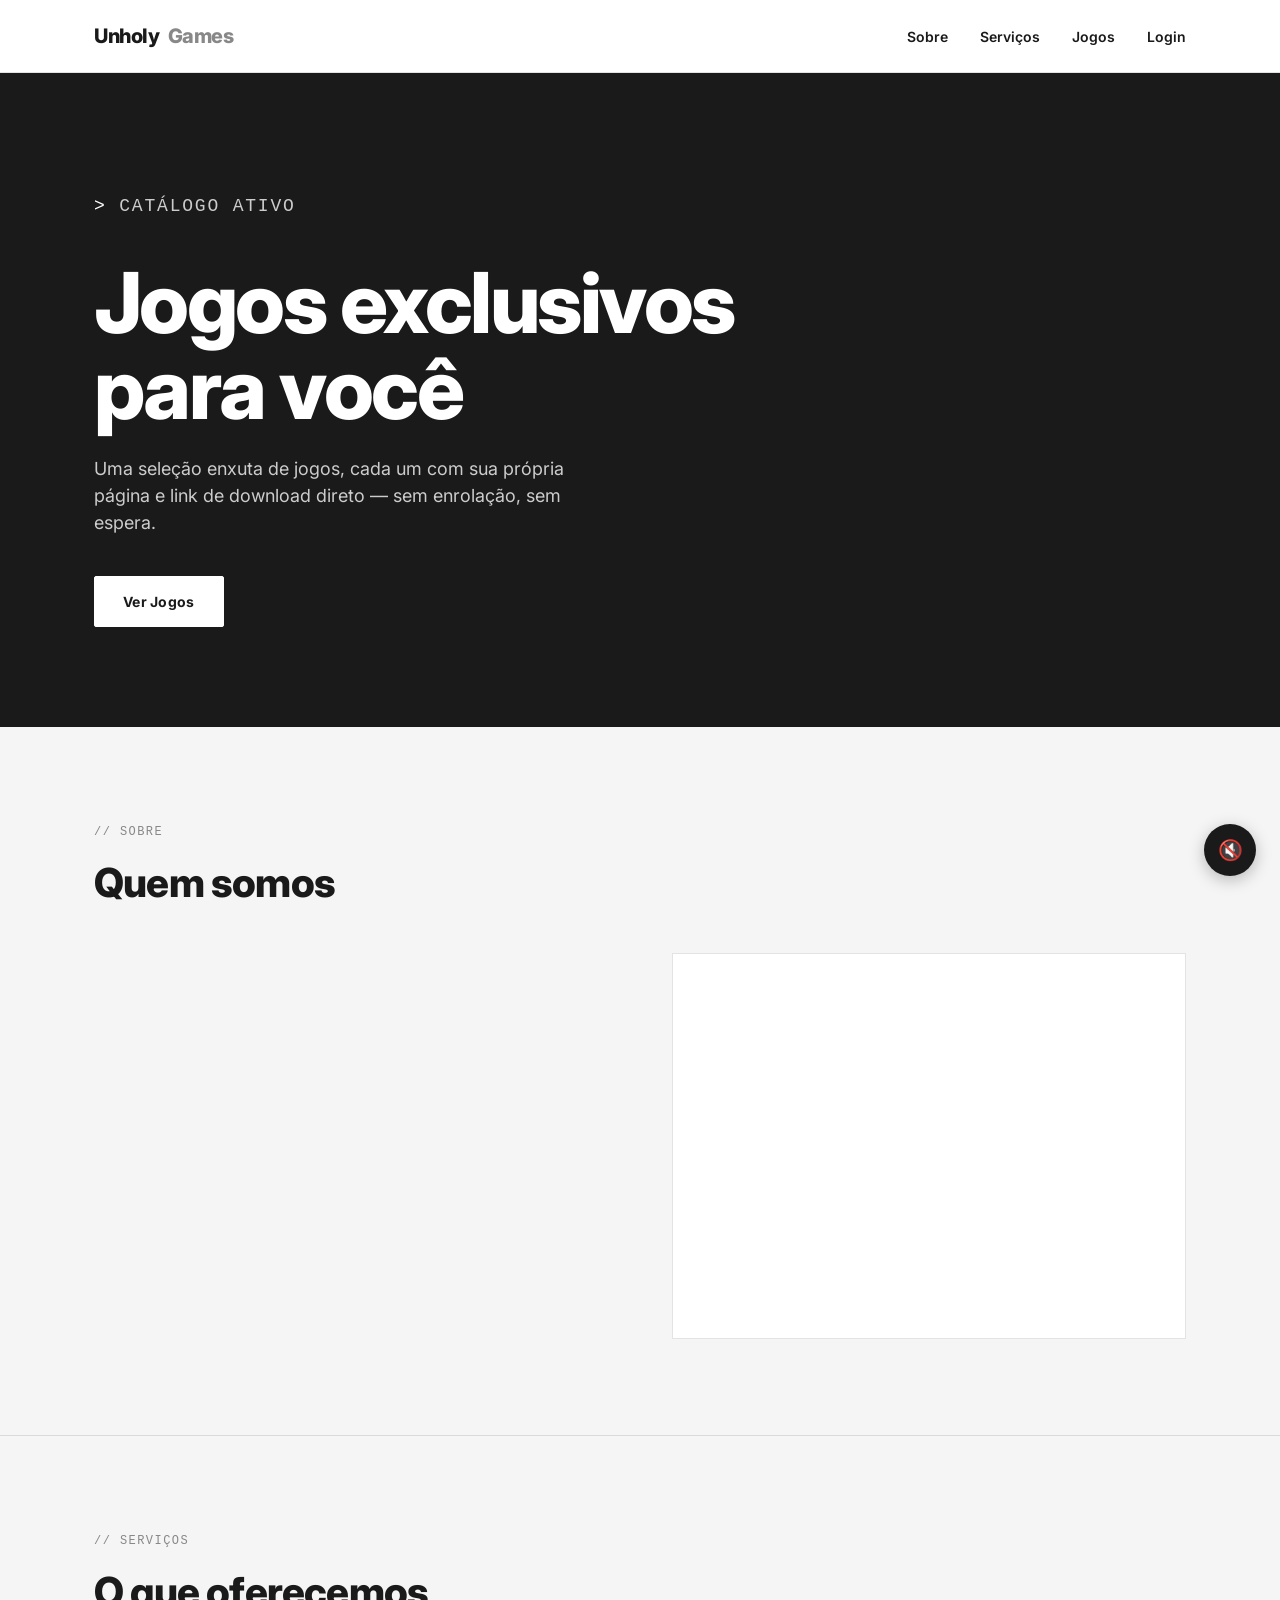
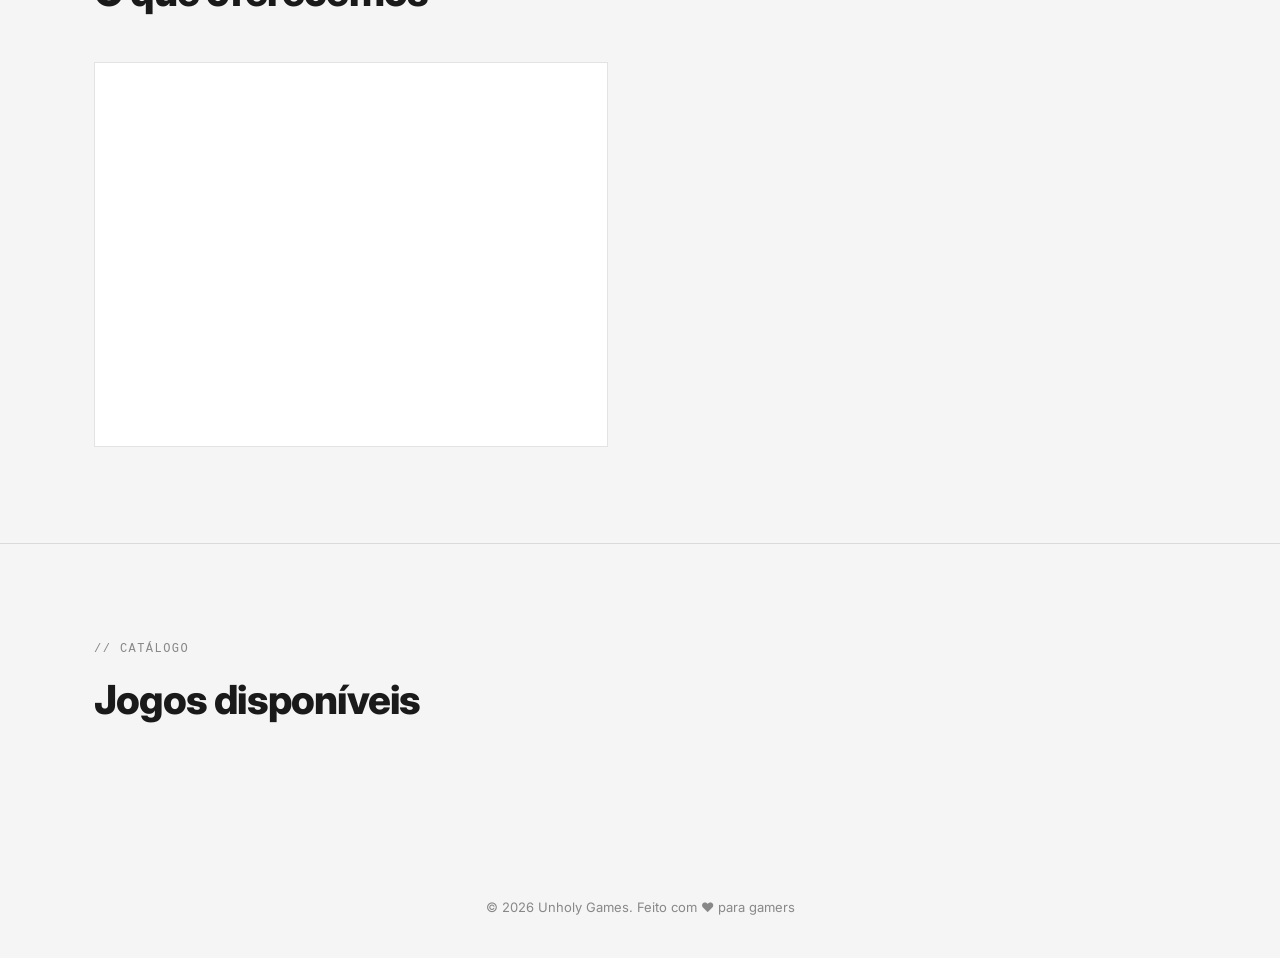
==== index.html @ 2bde4860 "Rename Index.html to index.html" ====
<!DOCTYPE html>
<html lang="pt-BR">
<head>
<meta charset="UTF-8" />
<meta name="viewport" content="width=device-width, initial-scale=1.0" />
<title>Unholy Games — Jogos exclusivos para você</title>
<meta name="description" content="Catálogo de jogos exclusivos com download direto e link único por título." />
<link rel="preconnect" href="https://fonts.googleapis.com">
<link rel="preconnect" href="https://fonts.gstatic.com" crossorigin>
<link href="https://fonts.googleapis.com/css2?family=Inter:wght@400;500;600;700;800&display=swap" rel="stylesheet">
<link rel="stylesheet" href="style.css">
</head>
<body>

<div class="admin-bar">
  <div class="container">
    <a href="admin.html">Painel</a>
    <a href="#" class="admin-logout">Sair</a>
  </div>
</div>

<header class="site-header">
  <div class="container">
    <a class="logo" href="index.html">Unholy <span class="dot">Games</span></a>
    <nav>
      <ul class="nav-links">
        <li><a href="#sobre">Sobre</a></li>
        <li><a href="#servicos">Serviços</a></li>
        <li><a href="#jogos">Jogos</a></li>
        <li><a href="admin.html">Login</a></li>
      </ul>
    </nav>
    <button class="nav-toggle" aria-label="Abrir menu">☰</button>
  </div>
</header>

<section class="hero">
  <canvas id="matrix-canvas"></canvas>
  <div class="container">
    <p class="hero-eyebrow">catálogo ativo</p>
    <h1>Jogos exclusivos<br>para você</h1>
    <p>Uma seleção enxuta de jogos, cada um com sua própria página e link de download direto — sem enrolação, sem espera.</p>
    <a href="#jogos" class="btn btn-primary">Ver Jogos</a>
  </div>
</section>

<section class="section" id="sobre">
  <div class="container">
    <p class="section-tag">// sobre</p>
    <h2 class="section-title">Quem somos</h2>
    <div class="about-grid">
      <div>
        <p class="prose" id="about-text"></p>
      </div>
      <div class="media">
        <img id="about-image" alt="Imagem sobre a Unholy Games" style="display:none;">
      </div>
    </div>
  </div>
</section>

<section class="section" id="servicos">
  <div class="container">
    <p class="section-tag">// serviços</p>
    <h2 class="section-title">O que oferecemos</h2>
    <div class="services-grid">
      <div class="media">
        <img id="services-image" alt="Imagem dos serviços" style="display:none;">
      </div>
      <div>
        <p class="prose" id="services-text"></p>
      </div>
    </div>
  </div>
</section>

<section class="section" id="jogos" style="border-bottom:none;">
  <div class="container">
    <p class="section-tag">// catálogo</p>
    <div class="games-toolbar">
      <h2 class="section-title" style="margin-bottom:0;">Jogos disponíveis</h2>
      <span class="games-count" id="games-count"></span>
    </div>
    <div class="games-grid" id="games-grid"></div>
  </div>
</section>

<footer class="site-footer">
  <div class="container">© 2026 Unholy Games. Feito com ❤️ para gamers</div>
</footer>

<button class="music-toggle" id="music-toggle" aria-label="Ativar ou desativar música">🔇</button>

<script src="script.js"></script>
</body>
        </html>
---- style.css ----
/* ==========================================================================
   UNHOLY GAMES — stylesheet
   Palette: #f5f5f5 (bg) / #ffffff (white) / #1a1a1a (black) / #888888 (gray)
   Type: Inter
   Signature: monochrome "terminal" tag on cards + inverting hover states +
   Matrix-style falling code behind the hero, all in white/black only.
   ========================================================================== */

:root {
  --bg: #f5f5f5;
  --white: #ffffff;
  --black: #1a1a1a;
  --gray: #888888;
  --border: rgba(26, 26, 26, 0.12);
  --radius: 2px;
  --maxw: 1140px;
}

* { box-sizing: border-box; }

html { scroll-behavior: smooth; }

body {
  margin: 0;
  font-family: 'Inter', -apple-system, BlinkMacSystemFont, sans-serif;
  background: var(--bg);
  color: var(--black);
  -webkit-font-smoothing: antialiased;
  line-height: 1.5;
}

a { color: inherit; text-decoration: none; }
button { font-family: inherit; cursor: pointer; }
img { max-width: 100%; display: block; }

.container {
  max-width: var(--maxw);
  margin: 0 auto;
  padding: 0 24px;
}

/* focus visibility */
a:focus-visible, button:focus-visible, input:focus-visible, textarea:focus-visible {
  outline: 2px solid var(--black);
  outline-offset: 2px;
}

@media (prefers-reduced-motion: reduce) {
  * { animation-duration: 0.01ms !important; animation-iteration-count: 1 !important; transition-duration: 0.01ms !important; }
}

/* ---------------- Matrix rain canvas ---------------- */
#matrix-canvas {
  position: absolute;
  inset: 0;
  width: 100%;
  height: 100%;
  opacity: 0.16;
  pointer-events: none;
}

/* ---------------- Header ---------------- */
.site-header {
  position: sticky;
  top: 0;
  z-index: 50;
  background: var(--white);
  border-bottom: 1px solid var(--border);
}

.site-header .container {
  display: flex;
  align-items: center;
  justify-content: space-between;
  height: 72px;
}

.logo {
  font-weight: 800;
  font-size: 20px;
  letter-spacing: -0.02em;
  display: flex;
  align-items: center;
  gap: 8px;
}

.logo .dot { color: var(--gray); }

.nav-links {
  display: flex;
  gap: 32px;
  list-style: none;
  margin: 0;
  padding: 0;
}

.nav-links a {
  font-size: 14px;
  font-weight: 600;
  color: var(--black);
  padding: 8px 0;
  border-bottom: 2px solid transparent;
  transition: border-color 0.15s ease;
}

.nav-links a:hover { border-color: var(--black); }

.nav-toggle {
  display: none;
  background: none;
  border: 1px solid var(--black);
  border-radius: var(--radius);
  width: 40px;
  height: 40px;
  align-items: center;
  justify-content: center;
}

/* admin bar */
.admin-bar {
  display: none;
  background: var(--black);
  color: var(--white);
}
.admin-bar.show { display: block; }
.admin-bar .container {
  display: flex;
  justify-content: flex-end;
  gap: 20px;
  height: 36px;
  align-items: center;
  font-size: 12px;
  letter-spacing: 0.04em;
  text-transform: uppercase;
}
.admin-bar a { opacity: 0.85; }
.admin-bar a:hover { opacity: 1; text-decoration: underline; }

/* ---------------- Hero ---------------- */
.hero {
  position: relative;
  background: var(--black);
  color: var(--white);
  overflow: hidden;
  padding: 120px 0 100px;
}

.hero .container { position: relative; z-index: 2; }

.hero-eyebrow {
  font-family: 'Courier New', monospace;
  font-size: 13px;
  letter-spacing: 0.1em;
  color: var(--gray);
  text-transform: uppercase;
  margin-bottom: 20px;
}

.hero-eyebrow::before { content: "> "; color: var(--white); }

.hero h1 {
  font-size: clamp(40px, 7vw, 84px);
  font-weight: 800;
  letter-spacing: -0.03em;
  line-height: 1.02;
  margin: 0 0 24px;
  max-width: 780px;
}

.hero p {
  font-size: 18px;
  color: #cccccc;
  max-width: 520px;
  margin: 0 0 40px;
}

.btn {
  display: inline-flex;
  align-items: center;
  gap: 8px;
  padding: 14px 28px;
  font-size: 14px;
  font-weight: 700;
  letter-spacing: 0.02em;
  border-radius: var(--radius);
  border: 1.5px solid var(--black);
  transition: background 0.15s ease, color 0.15s ease, transform 0.1s ease;
}

.btn:active { transform: scale(0.98); }

.btn-primary {
  background: var(--white);
  color: var(--black);
  border-color: var(--white);
}
.btn-primary:hover { background: transparent; color: var(--white); }

.btn-dark {
  background: var(--black);
  color: var(--white);
}
.btn-dark:hover { background: var(--white); color: var(--black); }

.btn-outline {
  background: transparent;
  color: var(--black);
  border-color: var(--black);
}
.btn-outline:hover { background: var(--black); color: var(--white); }

.btn-block { width: 100%; justify-content: center; }
.btn-lg { padding: 20px 32px; font-size: 16px; }

/* ---------------- Sections ---------------- */
.section {
  padding: 96px 0;
  border-bottom: 1px solid var(--border);
}

.section-tag {
  font-family: 'Courier New', monospace;
  font-size: 12px;
  letter-spacing: 0.12em;
  text-transform: uppercase;
  color: var(--gray);
  margin: 0 0 12px;
}

.section-title {
  font-size: clamp(28px, 4vw, 40px);
  font-weight: 800;
  letter-spacing: -0.02em;
  margin: 0 0 40px;
  max-width: 640px;
}

.about-grid, .services-grid {
  display: grid;
  grid-template-columns: 1fr 1fr;
  gap: 64px;
  align-items: center;
}

.about-grid .media, .services-grid .media {
  border: 1px solid var(--border);
  background: var(--white);
  aspect-ratio: 4/3;
  overflow: hidden;
}

.about-grid .media img, .services-grid .media img { width: 100%; height: 100%; object-fit: cover; }

.prose { color: #333; font-size: 16px; white-space: pre-wrap; }

/* ---------------- Games grid ---------------- */
.games-toolbar {
  display: flex;
  justify-content: space-between;
  align-items: baseline;
  margin-bottom: 32px;
}

.games-count {
  font-family: 'Courier New', monospace;
  font-size: 13px;
  color: var(--gray);
}

.games-grid {
  display: grid;
  grid-template-columns: repeat(3, 1fr);
  gap: 24px;
}

.game-card {
  background: var(--white);
  border: 1px solid var(--black);
  display: flex;
  flex-direction: column;
  transition: background 0.15s ease, color 0.15s ease;
}

.game-card:hover { background: var(--black); color: var(--white); }
.game-card:hover .game-desc { color: #cccccc; }
.game-card:hover .game-meta { color: #aaaaaa; }
.game-card:hover .btn-outline { background: var(--white); color: var(--black); border-color: var(--white); }

.game-cover {
  aspect-ratio: 16/10;
  background: var(--bg) center/cover no-repeat;
  border-bottom: 1px solid var(--border);
  position: relative;
}

.game-cover .placeholder {
  position: absolute; inset: 0;
  display: flex; align-items: center; justify-content: center;
  color: var(--gray); font-size: 13px; font-family: 'Courier New', monospace;
}

.game-body { padding: 20px; display: flex; flex-direction: column; gap: 12px; flex: 1; }

.game-title { font-size: 18px; font-weight: 700; margin: 0; letter-spacing: -0.01em; }

.game-desc { font-size: 14px; color: #555; flex: 1; }

.game-meta {
  display: flex;
  gap: 16px;
  font-family: 'Courier New', monospace;
  font-size: 12px;
  color: var(--gray);
}

.empty-state {
  border: 1px dashed var(--border);
  padding: 64px 24px;
  text-align: center;
  color: var(--gray);
  grid-column: 1 / -1;
}

/* ---------------- Footer ---------------- */
.site-footer {
  padding: 40px 0;
  text-align: center;
  color: var(--gray);
  font-size: 13px;
}

/* ---------------- Music toggle ---------------- */
.music-toggle {
  position: fixed;
  bottom: 24px;
  right: 24px;
  width: 52px;
  height: 52px;
  border-radius: 50%;
  background: var(--black);
  color: var(--white);
  border: none;
  font-size: 20px;
  display: flex;
  align-items: center;
  justify-content: center;
  z-index: 100;
  box-shadow: 0 4px 16px rgba(0,0,0,0.25);
}
.music-toggle:hover { background: var(--gray); }

/* ---------------- Download page ---------------- */
.download-page { padding: 64px 0 96px; }

.back-link {
  display: inline-flex;
  align-items: center;
  gap: 6px;
  font-size: 13px;
  color: var(--gray);
  margin-bottom: 32px;
  font-family: 'Courier New', monospace;
}
.back-link:hover { color: var(--black); }

.download-layout {
  display: grid;
  grid-template-columns: 1fr 1fr;
  gap: 56px;
  align-items: start;
}

.download-cover {
  border: 1px solid var(--black);
  aspect-ratio: 16/10;
  background: var(--white) center/cover no-repeat;
}

.download-title {
  font-size: clamp(30px, 5vw, 48px);
  font-weight: 800;
  letter-spacing: -0.02em;
  margin: 0 0 20px;
}

.download-desc {
  font-size: 16px;
  color: #444;
  margin-bottom: 32px;
  white-space: pre-wrap;
}

.stat-row {
  display: flex;
  gap: 28px;
  margin-bottom: 36px;
  flex-wrap: wrap;
}

.stat {
  font-family: 'Courier New', monospace;
}
.stat .label { font-size: 11px; text-transform: uppercase; letter-spacing: 0.08em; color: var(--gray); display: block; margin-bottom: 4px; }
.stat .value { font-size: 20px; font-weight: 700; }

.not-found {
  text-align: center;
  padding: 80px 24px;
}

/* ---------------- Admin ---------------- */
.admin-shell { min-height: 100vh; background: var(--bg); }

.login-wrap {
  min-height: 100vh;
  display: flex;
  align-items: center;
  justify-content: center;
  padding: 24px;
}

.login-card {
  background: var(--white);
  border: 1px solid var(--black);
  padding: 48px 40px;
  width: 100%;
  max-width: 380px;
}

.login-card h1 { font-size: 22px; margin: 0 0 8px; font-weight: 800; }
.login-card p.hint { color: var(--gray); font-size: 13px; margin: 0 0 28px; }

.field { margin-bottom: 20px; }
.field label {
  display: block;
  font-size: 12px;
  font-weight: 700;
  text-transform: uppercase;
  letter-spacing: 0.06em;
  color: var(--gray);
  margin-bottom: 8px;
}

.field input, .field textarea, .field select {
  width: 100%;
  padding: 12px 14px;
  border: 1px solid var(--black);
  border-radius: var(--radius);
  font-family: inherit;
  font-size: 14px;
  background: var(--white);
  color: var(--black);
}

.field textarea { resize: vertical; min-height: 100px; }

.error-msg { color: #b3261e; font-size: 13px; margin-top: 12px; display: none; }
.error-msg.show { display: block; }

.admin-header {
  background: var(--black);
  color: var(--white);
}
.admin-header .container {
  display: flex;
  justify-content: space-between;
  align-items: center;
  height: 72px;
}
.admin-header .logo { color: var(--white); }

.admin-layout {
  display: grid;
  grid-template-columns: 220px 1fr;
  gap: 0;
  min-height: calc(100vh - 72px);
}

.admin-nav {
  border-right: 1px solid var(--border);
  padding: 32px 0;
}
.admin-nav button {
  display: block;
  width: 100%;
  text-align: left;
  padding: 14px 24px;
  background: none;
  border: none;
  font-size: 14px;
  font-weight: 600;
  color: var(--gray);
  border-left: 3px solid transparent;
}
.admin-nav button.active {
  color: var(--black);
  border-left-color: var(--black);
  background: var(--white);
}
.admin-nav button:hover { color: var(--black); }

.admin-main { padding: 40px; max-width: 900px; }

.panel { display: none; }
.panel.active { display: block; }

.panel h2 { font-size: 24px; font-weight: 800; margin: 0 0 8px; }
.panel > p.desc { color: var(--gray); font-size: 14px; margin: 0 0 32px; }

.card {
  background: var(--white);
  border: 1px solid var(--border);
  padding: 28px;
  margin-bottom: 24px;
}

.gallery-grid {
  display: grid;
  grid-template-columns: repeat(auto-fill, minmax(110px, 1fr));
  gap: 12px;
  margin-top: 16px;
}
.gallery-item { position: relative; border: 1px solid var(--border); aspect-ratio: 1; }
.gallery-item img { width: 100%; height: 100%; object-fit: cover; }
.gallery-item.selected { outline: 2px solid var(--black); outline-offset: 2px; }
.gallery-item button.remove {
  position: absolute; top: 4px; right: 4px;
  width: 22px; height: 22px; border-radius: 50%;
  background: var(--black); color: var(--white); border: none;
  font-size: 12px; line-height: 1;
}

.admin-game-row {
  display: flex;
  justify-content: space-between;
  align-items: center;
  padding: 16px 0;
  border-bottom: 1px solid var(--border);
  gap: 16px;
}
.admin-game-row:last-child { border-bottom: none; }

.admin-game-info { display: flex; align-items: center; gap: 14px; min-width: 0; }
.admin-game-thumb {
  width: 56px; height: 56px; flex-shrink: 0;
  background: var(--bg) center/cover no-repeat;
  border: 1px solid var(--border);
}
.admin-game-info .txt { min-width: 0; }
.admin-game-info .txt .t { font-weight: 700; font-size: 14px; white-space: nowrap; overflow: hidden; text-overflow: ellipsis; }
.admin-game-info .txt .link {
  font-family: 'Courier New', monospace;
  font-size: 12px;
  color: var(--gray);
  white-space: nowrap; overflow: hidden; text-overflow: ellipsis; max-width: 320px; display: block;
}

.row-actions { display: flex; gap: 8px; flex-shrink: 0; }
.btn-sm { padding: 8px 14px; font-size: 12px; }

.toast {
  position: fixed;
  bottom: 24px;
  left: 50%;
  transform: translateX(-50%) translateY(100px);
  background: var(--black);
  color: var(--white);
  padding: 14px 24px;
  border-radius: var(--radius);
  font-size: 14px;
  z-index: 200;
  transition: transform 0.25s ease;
}
.toast.show { transform: translateX(-50%) translateY(0); }

.file-row { display: flex; gap: 12px; align-items: center; flex-wrap: wrap; }

/* ---------------- Responsive ---------------- */
@media (max-width: 900px) {
  .games-grid { grid-template-columns: repeat(2, 1fr); }
  .about-grid, .services-grid { grid-template-columns: 1fr; gap: 32px; }
  .download-layout { grid-template-columns: 1fr; }
  .admin-layout { grid-template-columns: 1fr; }
  .admin-nav { display: flex; overflow-x: auto; border-right: none; border-bottom: 1px solid var(--border); padding: 12px; gap: 4px; }
  .admin-nav button { white-space: nowrap; width: auto; border-left: none; border-bottom: 3px solid transparent; }
  .admin-nav button.active { border-left: none; border-bottom-color: var(--black); }
}

@media (max-width: 640px) {
  .nav-links { display: none; }
  .nav-toggle { display: flex; }
  .nav-links.open {
    display: flex;
    position: absolute;
    top: 72px; left: 0; right: 0;
    background: var(--white);
    flex-direction: column;
    padding: 16px 24px;
    border-bottom: 1px solid var(--border);
    gap: 4px;
  }
  .games-grid { grid-template-columns: 1fr; }
  .hero { padding: 80px 0 64px; }
  .section { padding: 64px 0; }
  }
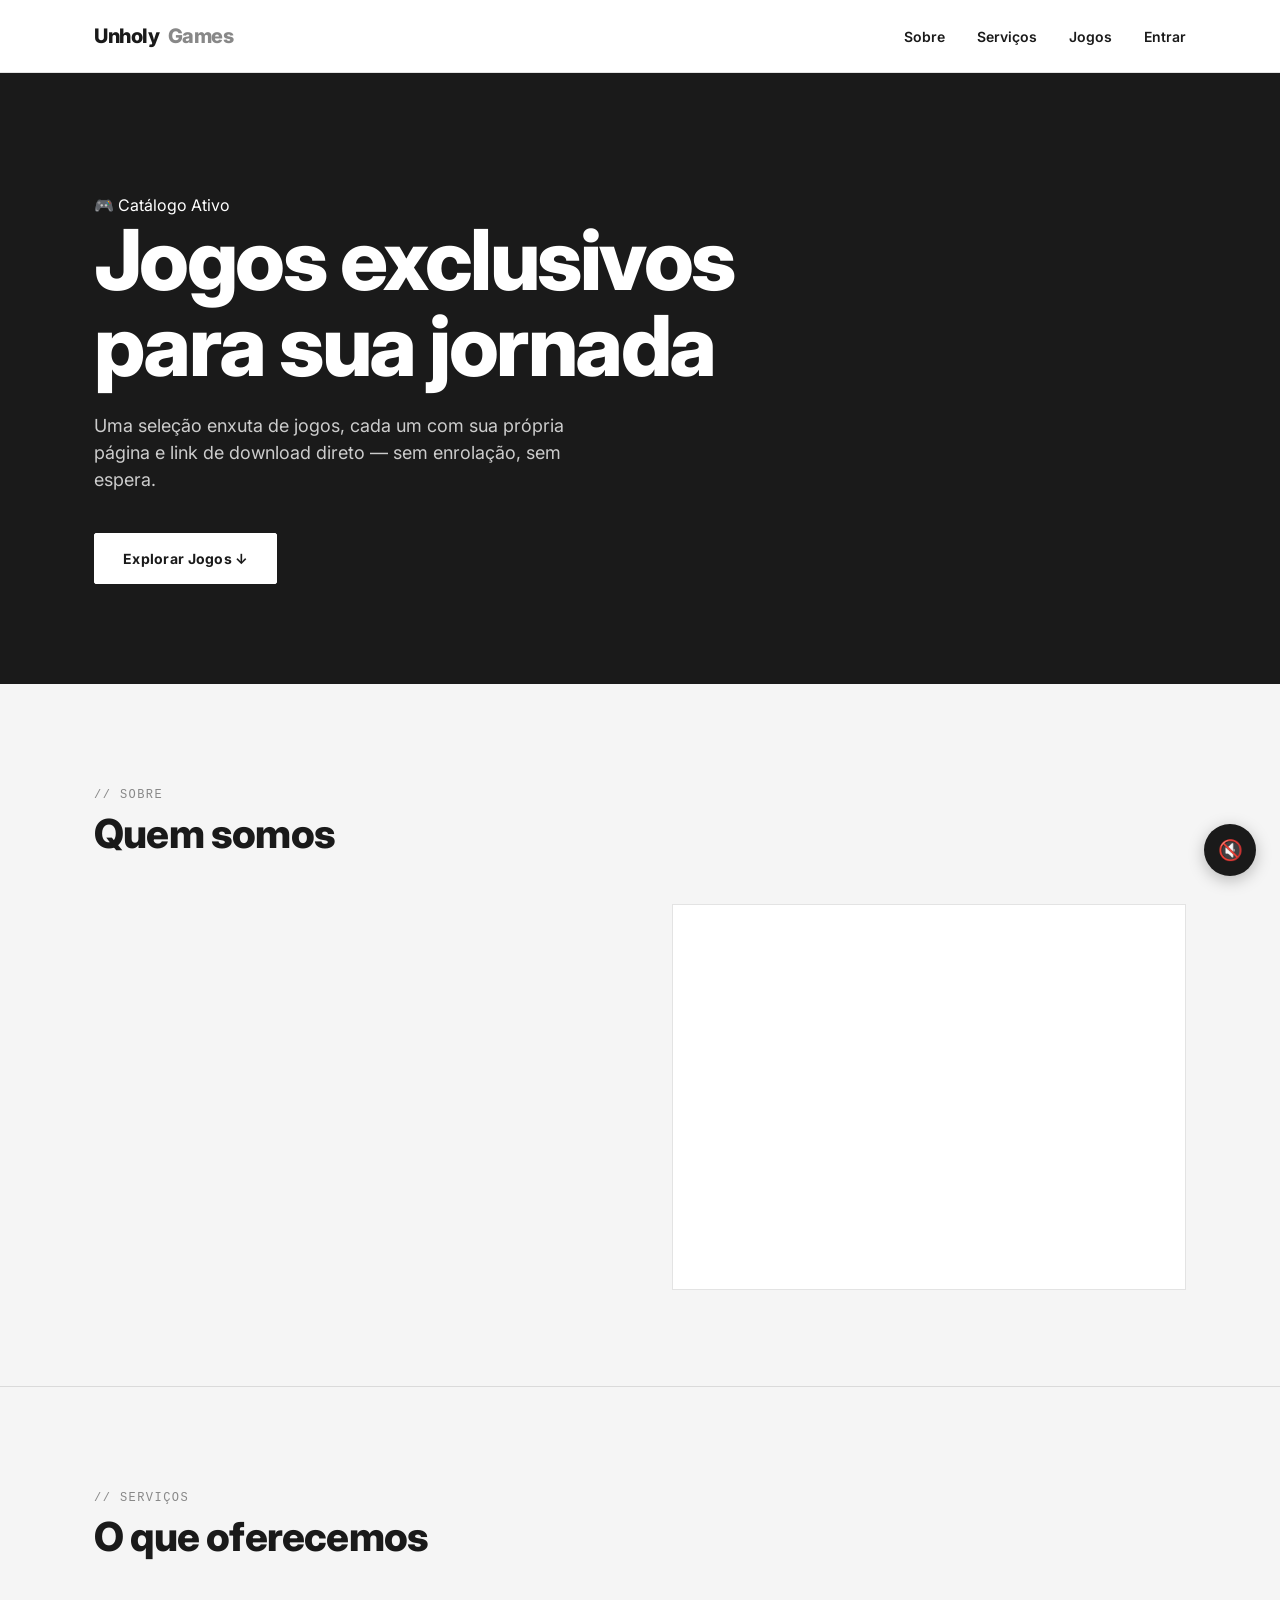
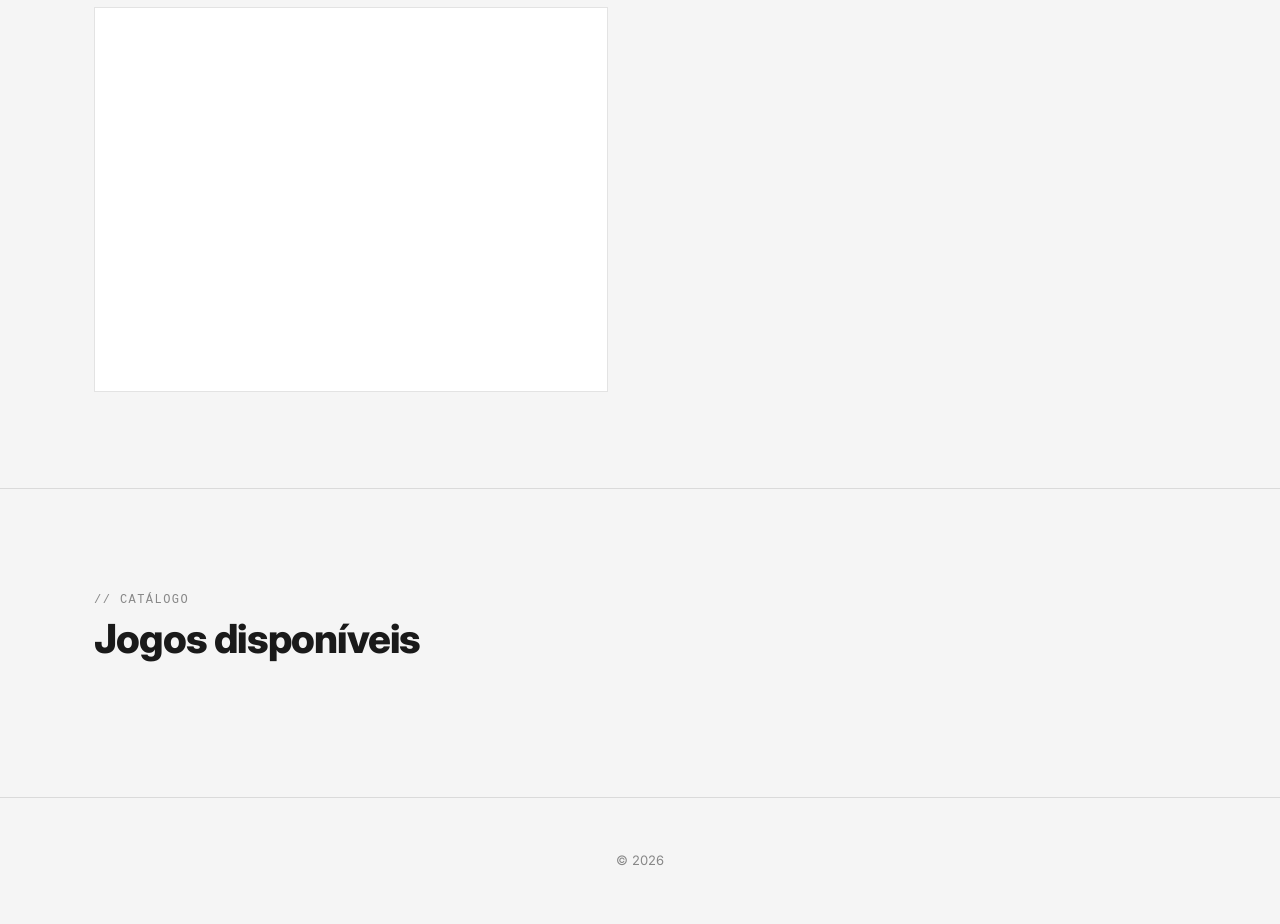
==== commit 429e5152: "Update index.html" ====
--- a/index.html
+++ b/index.html
@@ -1,97 +1,106 @@
 <!DOCTYPE html>
 <html lang="pt-BR">
 <head>
-<meta charset="UTF-8" />
-<meta name="viewport" content="width=device-width, initial-scale=1.0" />
-<title>Unholy Games — Jogos exclusivos para você</title>
-<meta name="description" content="Catálogo de jogos exclusivos com download direto e link único por título." />
-<link rel="preconnect" href="https://fonts.googleapis.com">
-<link rel="preconnect" href="https://fonts.gstatic.com" crossorigin>
-<link href="https://fonts.googleapis.com/css2?family=Inter:wght@400;500;600;700;800&display=swap" rel="stylesheet">
-<link rel="stylesheet" href="style.css">
+  <meta charset="UTF-8" />
+  <meta name="viewport" content="width=device-width, initial-scale=1.0" />
+  <title>Unholy Games — Jogos exclusivos</title>
+  <meta name="description" content="Catálogo de jogos exclusivos com download direto." />
+  <link rel="preconnect" href="https://fonts.googleapis.com">
+  <link rel="preconnect" href="https://fonts.gstatic.com" crossorigin>
+  <link href="https://fonts.googleapis.com/css2?family=Inter:wght@400;500;600;700;800;900&display=swap" rel="stylesheet">
+  <link rel="stylesheet" href="style.css">
 </head>
 <body>
 
-<div class="admin-bar">
-  <div class="container">
-    <a href="admin.html">Painel</a>
-    <a href="#" class="admin-logout">Sair</a>
+  <!-- BARRA ADMIN (visível só pra vc) -->
+  <div class="admin-bar">
+    <div class="container">
+      <a href="admin.html">🔐 Painel</a>
+      <a href="#" class="admin-logout">Sair</a>
+    </div>
   </div>
-</div>
 
-<header class="site-header">
-  <div class="container">
-    <a class="logo" href="index.html">Unholy <span class="dot">Games</span></a>
-    <nav>
-      <ul class="nav-links">
-        <li><a href="#sobre">Sobre</a></li>
-        <li><a href="#servicos">Serviços</a></li>
-        <li><a href="#jogos">Jogos</a></li>
-        <li><a href="admin.html">Login</a></li>
-      </ul>
-    </nav>
-    <button class="nav-toggle" aria-label="Abrir menu">☰</button>
-  </div>
-</header>
+  <!-- HEADER -->
+  <header class="site-header">
+    <div class="container">
+      <a class="logo" href="index.html">Unholy <span class="dot">Games</span></a>
+      <nav>
+        <ul class="nav-links">
+          <li><a href="#sobre">Sobre</a></li>
+          <li><a href="#servicos">Serviços</a></li>
+          <li><a href="#jogos">Jogos</a></li>
+          <li><a href="admin.html" class="btn-nav">Entrar</a></li>
+        </ul>
+      </nav>
+      <button class="nav-toggle" aria-label="Abrir menu">☰</button>
+    </div>
+  </header>
 
-<section class="hero">
-  <canvas id="matrix-canvas"></canvas>
-  <div class="container">
-    <p class="hero-eyebrow">catálogo ativo</p>
-    <h1>Jogos exclusivos<br>para você</h1>
-    <p>Uma seleção enxuta de jogos, cada um com sua própria página e link de download direto — sem enrolação, sem espera.</p>
-    <a href="#jogos" class="btn btn-primary">Ver Jogos</a>
-  </div>
-</section>
+  <!-- HERO -->
+  <section class="hero">
+    <canvas id="matrix-canvas"></canvas>
+    <div class="container hero-content">
+      <span class="badge">🎮 Catálogo Ativo</span>
+      <h1 class="hero-title">Jogos exclusivos<br>para sua jornada</h1>
+      <p class="hero-sub">Uma seleção enxuta de jogos, cada um com sua própria página e link de download direto — sem enrolação, sem espera.</p>
+      <a href="#jogos" class="btn btn-primary">Explorar Jogos ↓</a>
+    </div>
+  </section>
 
-<section class="section" id="sobre">
-  <div class="container">
-    <p class="section-tag">// sobre</p>
-    <h2 class="section-title">Quem somos</h2>
-    <div class="about-grid">
-      <div>
-        <p class="prose" id="about-text"></p>
-      </div>
-      <div class="media">
-        <img id="about-image" alt="Imagem sobre a Unholy Games" style="display:none;">
+  <!-- SOBRE -->
+  <section class="section" id="sobre">
+    <div class="container">
+      <span class="section-tag">// sobre</span>
+      <h2 class="section-title">Quem somos</h2>
+      <div class="about-grid">
+        <div>
+          <p class="prose" id="about-text"></p>
+        </div>
+        <div class="media">
+          <img id="about-image" alt="Sobre a Unholy" style="display:none;">
+        </div>
       </div>
     </div>
-  </div>
-</section>
+  </section>
 
-<section class="section" id="servicos">
-  <div class="container">
-    <p class="section-tag">// serviços</p>
-    <h2 class="section-title">O que oferecemos</h2>
-    <div class="services-grid">
-      <div class="media">
-        <img id="services-image" alt="Imagem dos serviços" style="display:none;">
-      </div>
-      <div>
-        <p class="prose" id="services-text"></p>
+  <!-- SERVIÇOS -->
+  <section class="section" id="servicos">
+    <div class="container">
+      <span class="section-tag">// serviços</span>
+      <h2 class="section-title">O que oferecemos</h2>
+      <div class="services-grid">
+        <div class="media">
+          <img id="services-image" alt="Nossos serviços" style="display:none;">
+        </div>
+        <div>
+          <p class="prose" id="services-text"></p>
+        </div>
       </div>
     </div>
-  </div>
-</section>
+  </section>
 
-<section class="section" id="jogos" style="border-bottom:none;">
-  <div class="container">
-    <p class="section-tag">// catálogo</p>
-    <div class="games-toolbar">
-      <h2 class="section-title" style="margin-bottom:0;">Jogos disponíveis</h2>
-      <span class="games-count" id="games-count"></span>
+  <!-- JOGOS -->
+  <section class="section" id="jogos">
+    <div class="container">
+      <span class="section-tag">// catálogo</span>
+      <div class="games-toolbar">
+        <h2 class="section-title" style="margin-bottom:0;">Jogos disponíveis</h2>
+        <span class="games-count" id="games-count"></span>
+      </div>
+      <div class="games-grid" id="games-grid"></div>
     </div>
-    <div class="games-grid" id="games-grid"></div>
-  </div>
-</section>
+  </section>
 
-<footer class="site-footer">
-  <div class="container">© 2026 Unholy Games. Feito com ❤️ para gamers</div>
-</footer>
+  <!-- RODAPÉ -->
+  <footer class="site-footer">
+    <div class="container">
+      <p>© 2026 </p>
+    </div>
+  </footer>
 
-<button class="music-toggle" id="music-toggle" aria-label="Ativar ou desativar música">🔇</button>
+  <!-- BOTÃO MÚSICA -->
+  <button class="music-toggle" id="music-toggle" aria-label="Ativar ou desativar música">🔇</button>
 
-<script src="script.js"></script>
+  <script src="script.js"></script>
 </body>
-        </html>
-
+</html>
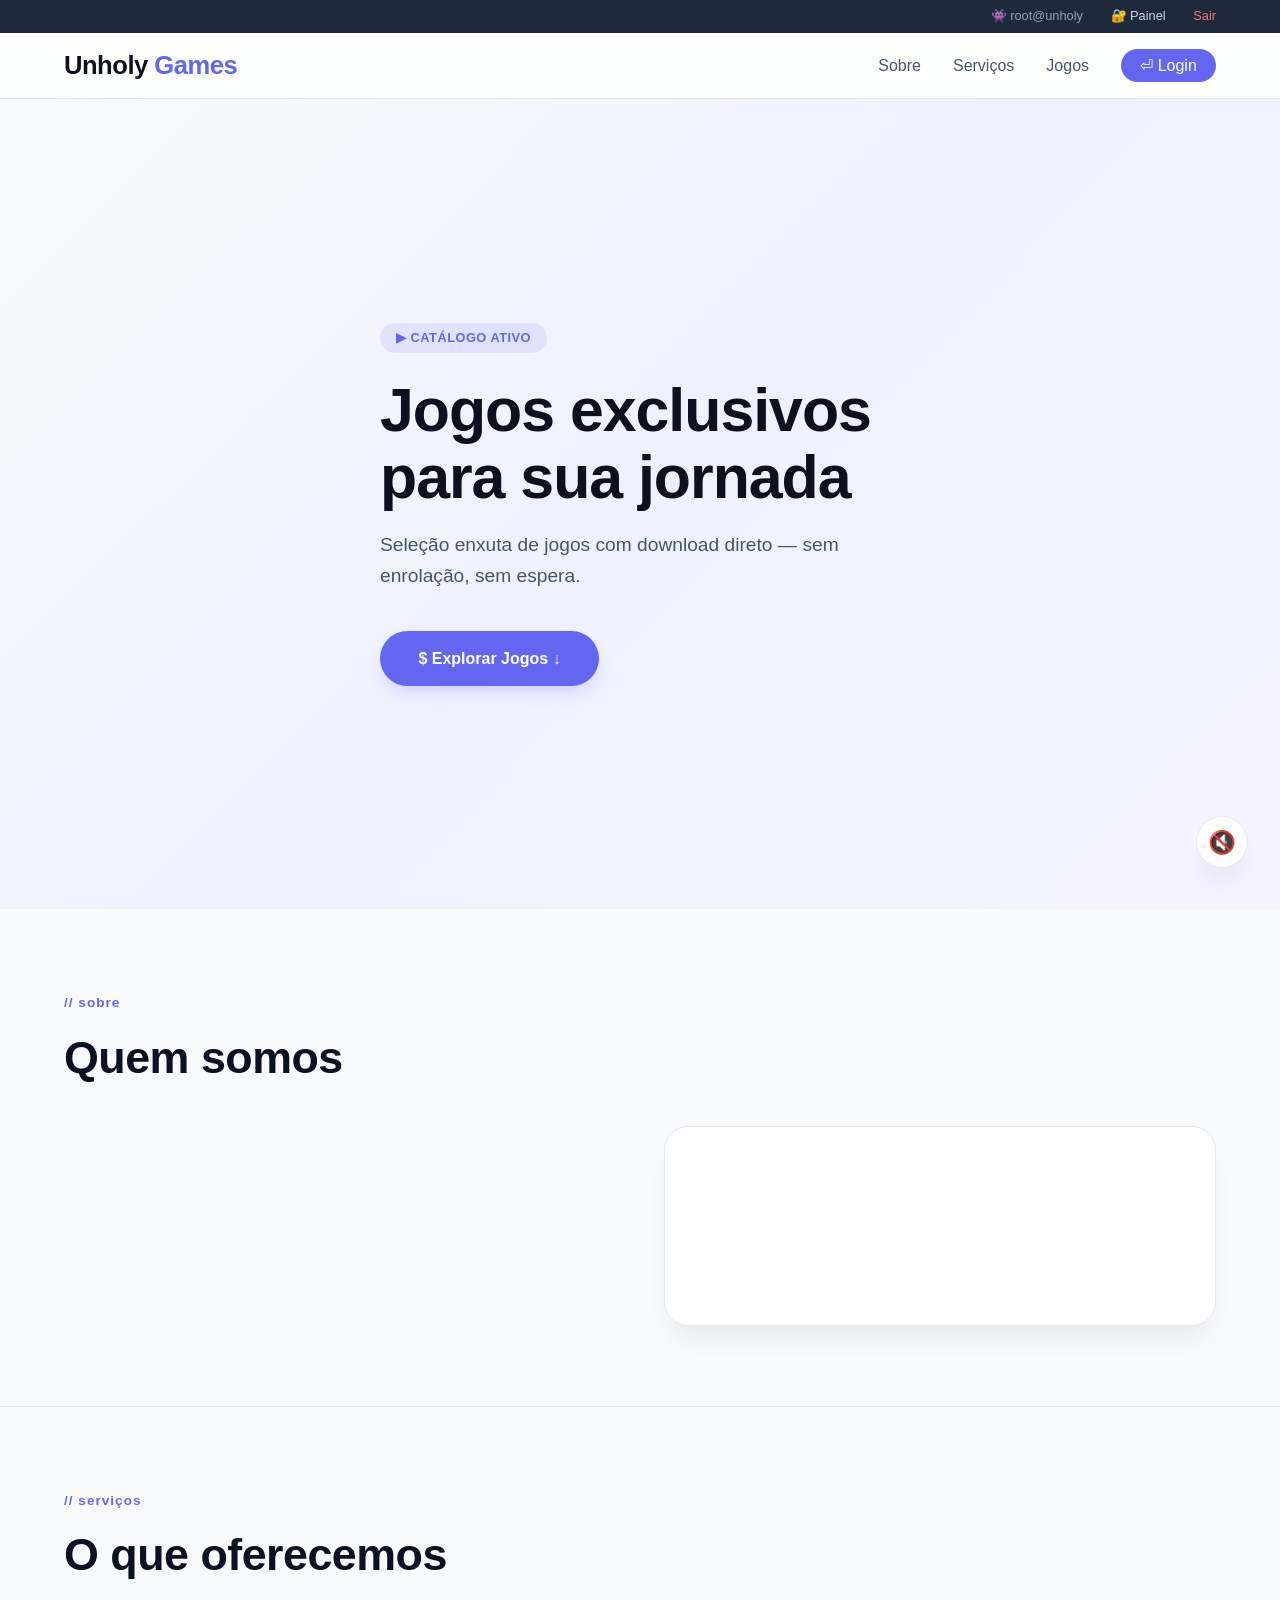
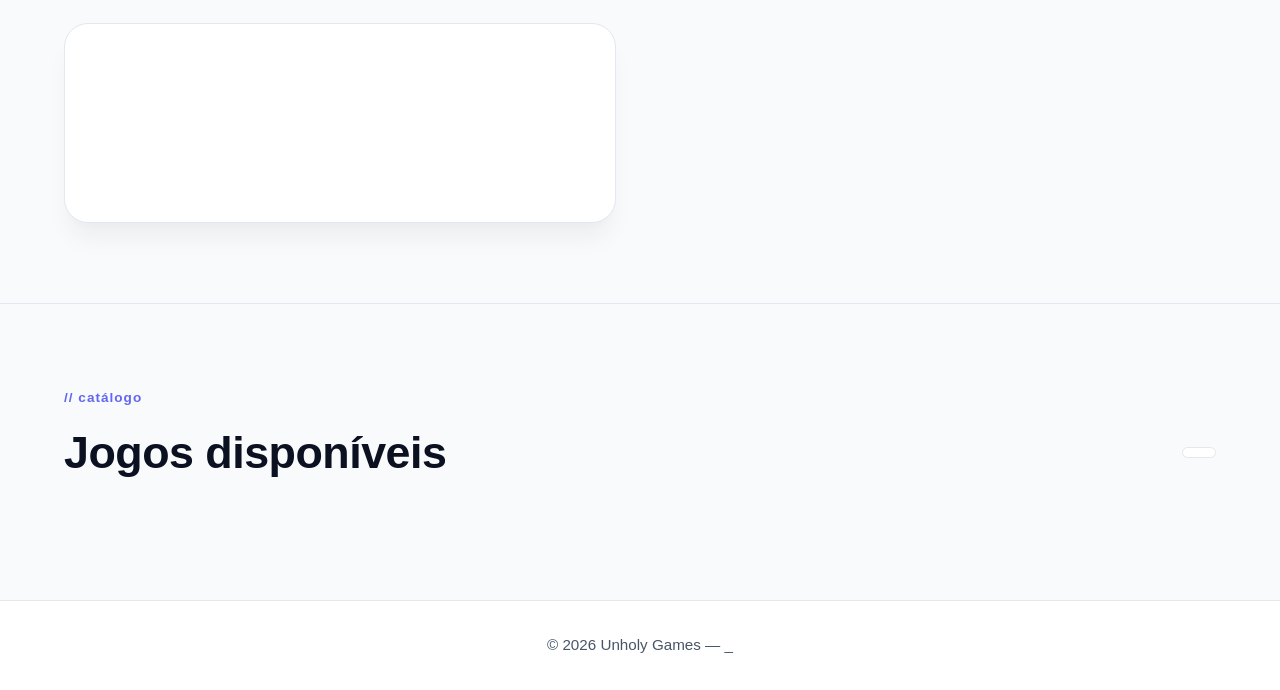
==== commit 9dc7c57c: "Update index.html" ====
--- a/index.html
+++ b/index.html
@@ -3,18 +3,22 @@
 <head>
   <meta charset="UTF-8" />
   <meta name="viewport" content="width=device-width, initial-scale=1.0" />
-  <title>Unholy Games — Jogos exclusivos</title>
+  <title>Unholy Games — Sistema Hacker</title>
   <meta name="description" content="Catálogo de jogos exclusivos com download direto." />
   <link rel="preconnect" href="https://fonts.googleapis.com">
   <link rel="preconnect" href="https://fonts.gstatic.com" crossorigin>
-  <link href="https://fonts.googleapis.com/css2?family=Inter:wght@400;500;600;700;800;900&display=swap" rel="stylesheet">
+  <link href="https://fonts.googleapis.com/css2?family=Share+Tech+Mono&display=swap" rel="stylesheet">
   <link rel="stylesheet" href="style.css">
 </head>
 <body>
 
-  <!-- BARRA ADMIN (visível só pra vc) -->
+  <!-- CANVAS DA MATRIX (FUNDO) -->
+  <canvas id="matrix-canvas"></canvas>
+
+  <!-- BARRA ADMIN -->
   <div class="admin-bar">
     <div class="container">
+      <span class="admin-user">👾 root@unholy</span>
       <a href="admin.html">🔐 Painel</a>
       <a href="#" class="admin-logout">Sair</a>
     </div>
@@ -29,7 +33,7 @@
           <li><a href="#sobre">Sobre</a></li>
           <li><a href="#servicos">Serviços</a></li>
           <li><a href="#jogos">Jogos</a></li>
-          <li><a href="admin.html" class="btn-nav">Entrar</a></li>
+          <li><a href="admin.html" class="btn-nav">⏎ Login</a></li>
         </ul>
       </nav>
       <button class="nav-toggle" aria-label="Abrir menu">☰</button>
@@ -38,12 +42,11 @@
 
   <!-- HERO -->
   <section class="hero">
-    <canvas id="matrix-canvas"></canvas>
     <div class="container hero-content">
-      <span class="badge">🎮 Catálogo Ativo</span>
+      <span class="badge">▶ CATÁLOGO ATIVO</span>
       <h1 class="hero-title">Jogos exclusivos<br>para sua jornada</h1>
-      <p class="hero-sub">Uma seleção enxuta de jogos, cada um com sua própria página e link de download direto — sem enrolação, sem espera.</p>
-      <a href="#jogos" class="btn btn-primary">Explorar Jogos ↓</a>
+      <p class="hero-sub">Seleção enxuta de jogos com download direto — sem enrolação, sem espera.</p>
+      <a href="#jogos" class="btn btn-primary">$ Explorar Jogos ↓</a>
     </div>
   </section>
 
@@ -94,7 +97,7 @@
   <!-- RODAPÉ -->
   <footer class="site-footer">
     <div class="container">
-      <p>© 2026 </p>
+      <p>© 2026 Unholy Games — <span class="blink">_</span></p>
     </div>
   </footer>
 
--- a/style.css
+++ b/style.css
@@ -1,606 +1,478 @@
-/* ==========================================================================
-   UNHOLY GAMES — stylesheet
-   Palette: #f5f5f5 (bg) / #ffffff (white) / #1a1a1a (black) / #888888 (gray)
-   Type: Inter
-   Signature: monochrome "terminal" tag on cards + inverting hover states +
-   Matrix-style falling code behind the hero, all in white/black only.
-   ========================================================================== */
-
+/* ===== RESET & BASE ===== */
+* {
+  margin: 0;
+  padding: 0;
+  box-sizing: border-box;
+}
+
+html {
+  scroll-behavior: smooth;
+}
+
+body {
+  font-family: 'Inter', -apple-system, sans-serif;
+  background: #f8fafc;
+  color: #0b1120;
+  line-height: 1.6;
+}
+
+.container {
+  max-width: 1200px;
+  margin: 0 auto;
+  padding: 0 1.5rem;
+}
+
+img {
+  max-width: 100%;
+  display: block;
+}
+
+a {
+  text-decoration: none;
+  color: inherit;
+}
+
+/* ===== VARIÁVEIS ===== */
 :root {
-  --bg: #f5f5f5;
-  --white: #ffffff;
-  --black: #1a1a1a;
-  --gray: #888888;
-  --border: rgba(26, 26, 26, 0.12);
-  --radius: 2px;
-  --maxw: 1140px;
-}
-
-* { box-sizing: border-box; }
-
-html { scroll-behavior: smooth; }
-
-body {
-  margin: 0;
-  font-family: 'Inter', -apple-system, BlinkMacSystemFont, sans-serif;
-  background: var(--bg);
-  color: var(--black);
-  -webkit-font-smoothing: antialiased;
-  line-height: 1.5;
-}
-
-a { color: inherit; text-decoration: none; }
-button { font-family: inherit; cursor: pointer; }
-img { max-width: 100%; display: block; }
-
-.container {
-  max-width: var(--maxw);
-  margin: 0 auto;
-  padding: 0 24px;
-}
-
-/* focus visibility */
-a:focus-visible, button:focus-visible, input:focus-visible, textarea:focus-visible {
-  outline: 2px solid var(--black);
-  outline-offset: 2px;
-}
-
-@media (prefers-reduced-motion: reduce) {
-  * { animation-duration: 0.01ms !important; animation-iteration-count: 1 !important; transition-duration: 0.01ms !important; }
-}
-
-/* ---------------- Matrix rain canvas ---------------- */
-#matrix-canvas {
-  position: absolute;
-  inset: 0;
-  width: 100%;
-  height: 100%;
-  opacity: 0.16;
-  pointer-events: none;
-}
-
-/* ---------------- Header ---------------- */
+  --bg: #f8fafc;
+  --card: #ffffff;
+  --text-primary: #0b1120;
+  --text-secondary: #475569;
+  --accent: #6366f1;
+  --accent-hover: #4f46e5;
+  --border: #e2e8f0;
+  --shadow: 0 20px 25px -5px rgba(0,0,0,0.05), 0 8px 10px -6px rgba(0,0,0,0.02);
+  --shadow-hover: 0 30px 40px -20px rgba(99, 102, 241, 0.2);
+}
+
+/* ===== ADMIN BAR ===== */
+.admin-bar {
+  background: #1e293b;
+  color: #94a3b8;
+  font-size: 0.8rem;
+  padding: 0.4rem 0;
+  text-align: right;
+}
+
+.admin-bar a {
+  color: #cbd5e1;
+  margin-left: 1.5rem;
+  font-weight: 500;
+  transition: color 0.2s;
+}
+
+.admin-bar a:hover {
+  color: #ffffff;
+}
+
+.admin-bar .admin-logout {
+  color: #f87171;
+}
+
+/* ===== HEADER ===== */
 .site-header {
+  background: rgba(255, 255, 255, 0.85);
+  backdrop-filter: blur(8px);
+  border-bottom: 1px solid var(--border);
+  padding: 0.75rem 0;
   position: sticky;
   top: 0;
-  z-index: 50;
-  background: var(--white);
-  border-bottom: 1px solid var(--border);
+  z-index: 100;
 }
 
 .site-header .container {
   display: flex;
-  align-items: center;
   justify-content: space-between;
-  height: 72px;
+  align-items: center;
 }
 
 .logo {
-  font-weight: 800;
-  font-size: 20px;
-  letter-spacing: -0.02em;
-  display: flex;
-  align-items: center;
-  gap: 8px;
-}
-
-.logo .dot { color: var(--gray); }
+  font-size: 1.6rem;
+  font-weight: 900;
+  letter-spacing: -0.5px;
+  color: var(--text-primary);
+}
+
+.logo .dot {
+  color: var(--accent);
+}
 
 .nav-links {
   display: flex;
-  gap: 32px;
   list-style: none;
-  margin: 0;
-  padding: 0;
+  gap: 2rem;
+  align-items: center;
 }
 
 .nav-links a {
-  font-size: 14px;
-  font-weight: 600;
-  color: var(--black);
-  padding: 8px 0;
-  border-bottom: 2px solid transparent;
-  transition: border-color 0.15s ease;
-}
-
-.nav-links a:hover { border-color: var(--black); }
+  font-weight: 500;
+  color: var(--text-secondary);
+  transition: color 0.2s;
+  position: relative;
+}
+
+.nav-links a::after {
+  content: '';
+  position: absolute;
+  bottom: -4px;
+  left: 0;
+  width: 0;
+  height: 2px;
+  background: var(--accent);
+  transition: width 0.3s;
+}
+
+.nav-links a:hover {
+  color: var(--text-primary);
+}
+
+.nav-links a:hover::after {
+  width: 100%;
+}
+
+.btn-nav {
+  background: var(--accent);
+  color: #fff !important;
+  padding: 0.5rem 1.2rem;
+  border-radius: 9999px;
+  font-weight: 600;
+  transition: background 0.2s;
+}
+
+.btn-nav:hover {
+  background: var(--accent-hover);
+}
+
+.btn-nav::after {
+  display: none !important;
+}
 
 .nav-toggle {
   display: none;
   background: none;
-  border: 1px solid var(--black);
-  border-radius: var(--radius);
-  width: 40px;
-  height: 40px;
-  align-items: center;
-  justify-content: center;
-}
-
-/* admin bar */
-.admin-bar {
-  display: none;
-  background: var(--black);
-  color: var(--white);
-}
-.admin-bar.show { display: block; }
-.admin-bar .container {
-  display: flex;
-  justify-content: flex-end;
-  gap: 20px;
-  height: 36px;
-  align-items: center;
-  font-size: 12px;
-  letter-spacing: 0.04em;
-  text-transform: uppercase;
-}
-.admin-bar a { opacity: 0.85; }
-.admin-bar a:hover { opacity: 1; text-decoration: underline; }
-
-/* ---------------- Hero ---------------- */
+  border: none;
+  font-size: 1.8rem;
+  cursor: pointer;
+  color: var(--text-primary);
+}
+
+/* ===== HERO ===== */
 .hero {
   position: relative;
-  background: var(--black);
-  color: var(--white);
+  min-height: 90vh;
+  display: flex;
+  align-items: center;
+  background: linear-gradient(135deg, #f8fafc 0%, #eef2ff 50%, #f5f3ff 100%);
   overflow: hidden;
-  padding: 120px 0 100px;
-}
-
-.hero .container { position: relative; z-index: 2; }
-
-.hero-eyebrow {
-  font-family: 'Courier New', monospace;
-  font-size: 13px;
-  letter-spacing: 0.1em;
-  color: var(--gray);
-  text-transform: uppercase;
-  margin-bottom: 20px;
-}
-
-.hero-eyebrow::before { content: "> "; color: var(--white); }
-
-.hero h1 {
-  font-size: clamp(40px, 7vw, 84px);
+}
+
+#matrix-canvas {
+  position: absolute;
+  top: 0;
+  left: 0;
+  width: 100%;
+  height: 100%;
+  opacity: 0.06;
+  pointer-events: none;
+}
+
+.hero-content {
+  position: relative;
+  z-index: 2;
+  max-width: 700px;
+}
+
+.badge {
+  display: inline-block;
+  background: rgba(99, 102, 241, 0.12);
+  color: var(--accent);
+  font-weight: 600;
+  font-size: 0.8rem;
+  padding: 0.3rem 1rem;
+  border-radius: 9999px;
+  margin-bottom: 1.5rem;
+  letter-spacing: 0.5px;
+}
+
+.hero-title {
+  font-size: 3.8rem;
+  font-weight: 900;
+  line-height: 1.1;
+  letter-spacing: -1px;
+  color: var(--text-primary);
+  margin-bottom: 1.2rem;
+}
+
+.hero-title br {
+  display: block;
+}
+
+.hero-sub {
+  font-size: 1.2rem;
+  color: var(--text-secondary);
+  max-width: 520px;
+  margin-bottom: 2.5rem;
+}
+
+.btn {
+  display: inline-block;
+  padding: 0.9rem 2.4rem;
+  border-radius: 9999px;
+  font-weight: 600;
+  font-size: 1rem;
+  transition: all 0.2s;
+  border: none;
+  cursor: pointer;
+}
+
+.btn-primary {
+  background: var(--accent);
+  color: #fff;
+  box-shadow: 0 8px 20px -8px rgba(99, 102, 241, 0.4);
+}
+
+.btn-primary:hover {
+  background: var(--accent-hover);
+  transform: translateY(-2px);
+  box-shadow: 0 12px 28px -8px rgba(99, 102, 241, 0.5);
+}
+
+/* ===== SEÇÕES ===== */
+.section {
+  padding: 5rem 0;
+  border-bottom: 1px solid var(--border);
+}
+
+.section:last-of-type {
+  border-bottom: none;
+}
+
+.section-tag {
+  display: inline-block;
+  font-weight: 600;
+  font-size: 0.85rem;
+  color: var(--accent);
+  letter-spacing: 1px;
+  margin-bottom: 0.5rem;
+}
+
+.section-title {
+  font-size: 2.8rem;
   font-weight: 800;
-  letter-spacing: -0.03em;
-  line-height: 1.02;
-  margin: 0 0 24px;
-  max-width: 780px;
-}
-
-.hero p {
-  font-size: 18px;
-  color: #cccccc;
-  max-width: 520px;
-  margin: 0 0 40px;
-}
-
-.btn {
-  display: inline-flex;
-  align-items: center;
-  gap: 8px;
-  padding: 14px 28px;
-  font-size: 14px;
-  font-weight: 700;
-  letter-spacing: 0.02em;
-  border-radius: var(--radius);
-  border: 1.5px solid var(--black);
-  transition: background 0.15s ease, color 0.15s ease, transform 0.1s ease;
-}
-
-.btn:active { transform: scale(0.98); }
-
-.btn-primary {
-  background: var(--white);
-  color: var(--black);
-  border-color: var(--white);
-}
-.btn-primary:hover { background: transparent; color: var(--white); }
-
-.btn-dark {
-  background: var(--black);
-  color: var(--white);
-}
-.btn-dark:hover { background: var(--white); color: var(--black); }
-
-.btn-outline {
-  background: transparent;
-  color: var(--black);
-  border-color: var(--black);
-}
-.btn-outline:hover { background: var(--black); color: var(--white); }
-
-.btn-block { width: 100%; justify-content: center; }
-.btn-lg { padding: 20px 32px; font-size: 16px; }
-
-/* ---------------- Sections ---------------- */
-.section {
-  padding: 96px 0;
-  border-bottom: 1px solid var(--border);
-}
-
-.section-tag {
-  font-family: 'Courier New', monospace;
-  font-size: 12px;
-  letter-spacing: 0.12em;
-  text-transform: uppercase;
-  color: var(--gray);
-  margin: 0 0 12px;
-}
-
-.section-title {
-  font-size: clamp(28px, 4vw, 40px);
-  font-weight: 800;
-  letter-spacing: -0.02em;
-  margin: 0 0 40px;
-  max-width: 640px;
-}
-
-.about-grid, .services-grid {
+  letter-spacing: -0.5px;
+  margin-bottom: 2rem;
+  color: var(--text-primary);
+}
+
+.prose {
+  font-size: 1.1rem;
+  color: var(--text-secondary);
+  max-width: 600px;
+}
+
+/* ===== ABOUT & SERVICES ===== */
+.about-grid,
+.services-grid {
   display: grid;
   grid-template-columns: 1fr 1fr;
-  gap: 64px;
-  align-items: center;
-}
-
-.about-grid .media, .services-grid .media {
+  gap: 3rem;
+  align-items: center;
+}
+
+.media {
+  background: var(--card);
+  border-radius: 24px;
+  padding: 1rem;
+  box-shadow: var(--shadow);
   border: 1px solid var(--border);
-  background: var(--white);
-  aspect-ratio: 4/3;
-  overflow: hidden;
-}
-
-.about-grid .media img, .services-grid .media img { width: 100%; height: 100%; object-fit: cover; }
-
-.prose { color: #333; font-size: 16px; white-space: pre-wrap; }
-
-/* ---------------- Games grid ---------------- */
+  min-height: 200px;
+  display: flex;
+  align-items: center;
+  justify-content: center;
+}
+
+.media img {
+  border-radius: 16px;
+  width: 100%;
+  height: auto;
+}
+
+/* ===== JOGOS ===== */
 .games-toolbar {
   display: flex;
   justify-content: space-between;
-  align-items: baseline;
-  margin-bottom: 32px;
+  align-items: center;
+  flex-wrap: wrap;
+  margin-bottom: 2rem;
 }
 
 .games-count {
-  font-family: 'Courier New', monospace;
-  font-size: 13px;
-  color: var(--gray);
+  background: var(--card);
+  padding: 0.3rem 1rem;
+  border-radius: 9999px;
+  font-weight: 600;
+  font-size: 0.9rem;
+  color: var(--text-secondary);
+  border: 1px solid var(--border);
 }
 
 .games-grid {
   display: grid;
-  grid-template-columns: repeat(3, 1fr);
-  gap: 24px;
+  grid-template-columns: repeat(auto-fill, minmax(260px, 1fr));
+  gap: 2rem;
 }
 
 .game-card {
-  background: var(--white);
-  border: 1px solid var(--black);
-  display: flex;
-  flex-direction: column;
-  transition: background 0.15s ease, color 0.15s ease;
-}
-
-.game-card:hover { background: var(--black); color: var(--white); }
-.game-card:hover .game-desc { color: #cccccc; }
-.game-card:hover .game-meta { color: #aaaaaa; }
-.game-card:hover .btn-outline { background: var(--white); color: var(--black); border-color: var(--white); }
-
-.game-cover {
-  aspect-ratio: 16/10;
-  background: var(--bg) center/cover no-repeat;
-  border-bottom: 1px solid var(--border);
-  position: relative;
-}
-
-.game-cover .placeholder {
-  position: absolute; inset: 0;
-  display: flex; align-items: center; justify-content: center;
-  color: var(--gray); font-size: 13px; font-family: 'Courier New', monospace;
-}
-
-.game-body { padding: 20px; display: flex; flex-direction: column; gap: 12px; flex: 1; }
-
-.game-title { font-size: 18px; font-weight: 700; margin: 0; letter-spacing: -0.01em; }
-
-.game-desc { font-size: 14px; color: #555; flex: 1; }
-
-.game-meta {
-  display: flex;
-  gap: 16px;
-  font-family: 'Courier New', monospace;
-  font-size: 12px;
-  color: var(--gray);
-}
-
-.empty-state {
-  border: 1px dashed var(--border);
-  padding: 64px 24px;
+  background: var(--card);
+  border-radius: 24px;
+  padding: 1.8rem;
+  box-shadow: var(--shadow);
+  border: 1px solid var(--border);
+  transition: all 0.3s ease;
+}
+
+.game-card:hover {
+  transform: translateY(-6px);
+  box-shadow: var(--shadow-hover);
+}
+
+.game-card h3 {
+  font-size: 1.3rem;
+  font-weight: 700;
+  margin-bottom: 0.5rem;
+}
+
+.game-card p {
+  color: var(--text-secondary);
+  font-size: 0.95rem;
+  margin-bottom: 1.2rem;
+}
+
+.game-card .btn-download {
+  display: inline-block;
+  background: var(--accent);
+  color: #fff;
+  padding: 0.5rem 1.2rem;
+  border-radius: 9999px;
+  font-weight: 600;
+  font-size: 0.9rem;
+  transition: background 0.2s;
+}
+
+.game-card .btn-download:hover {
+  background: var(--accent-hover);
+}
+
+/* ===== FOOTER ===== */
+.site-footer {
+  background: var(--card);
+  border-top: 1px solid var(--border);
+  padding: 2rem 0;
   text-align: center;
-  color: var(--gray);
-  grid-column: 1 / -1;
-}
-
-/* ---------------- Footer ---------------- */
-.site-footer {
-  padding: 40px 0;
-  text-align: center;
-  color: var(--gray);
-  font-size: 13px;
-}
-
-/* ---------------- Music toggle ---------------- */
+  color: var(--text-secondary);
+  font-size: 0.95rem;
+}
+
+/* ===== MUSIC TOGGLE ===== */
 .music-toggle {
   position: fixed;
-  bottom: 24px;
-  right: 24px;
+  bottom: 2rem;
+  right: 2rem;
+  background: var(--card);
+  border: 1px solid var(--border);
+  border-radius: 9999px;
   width: 52px;
   height: 52px;
-  border-radius: 50%;
-  background: var(--black);
-  color: var(--white);
-  border: none;
-  font-size: 20px;
+  font-size: 1.4rem;
+  cursor: pointer;
+  box-shadow: var(--shadow);
+  transition: all 0.2s;
+  z-index: 99;
   display: flex;
   align-items: center;
   justify-content: center;
-  z-index: 100;
-  box-shadow: 0 4px 16px rgba(0,0,0,0.25);
-}
-.music-toggle:hover { background: var(--gray); }
-
-/* ---------------- Download page ---------------- */
-.download-page { padding: 64px 0 96px; }
-
-.back-link {
-  display: inline-flex;
-  align-items: center;
-  gap: 6px;
-  font-size: 13px;
-  color: var(--gray);
-  margin-bottom: 32px;
-  font-family: 'Courier New', monospace;
-}
-.back-link:hover { color: var(--black); }
-
-.download-layout {
-  display: grid;
-  grid-template-columns: 1fr 1fr;
-  gap: 56px;
-  align-items: start;
-}
-
-.download-cover {
-  border: 1px solid var(--black);
-  aspect-ratio: 16/10;
-  background: var(--white) center/cover no-repeat;
-}
-
-.download-title {
-  font-size: clamp(30px, 5vw, 48px);
-  font-weight: 800;
-  letter-spacing: -0.02em;
-  margin: 0 0 20px;
-}
-
-.download-desc {
-  font-size: 16px;
-  color: #444;
-  margin-bottom: 32px;
-  white-space: pre-wrap;
-}
-
-.stat-row {
-  display: flex;
-  gap: 28px;
-  margin-bottom: 36px;
-  flex-wrap: wrap;
-}
-
-.stat {
-  font-family: 'Courier New', monospace;
-}
-.stat .label { font-size: 11px; text-transform: uppercase; letter-spacing: 0.08em; color: var(--gray); display: block; margin-bottom: 4px; }
-.stat .value { font-size: 20px; font-weight: 700; }
-
-.not-found {
-  text-align: center;
-  padding: 80px 24px;
-}
-
-/* ---------------- Admin ---------------- */
-.admin-shell { min-height: 100vh; background: var(--bg); }
-
-.login-wrap {
-  min-height: 100vh;
-  display: flex;
-  align-items: center;
-  justify-content: center;
-  padding: 24px;
-}
-
-.login-card {
-  background: var(--white);
-  border: 1px solid var(--black);
-  padding: 48px 40px;
-  width: 100%;
-  max-width: 380px;
-}
-
-.login-card h1 { font-size: 22px; margin: 0 0 8px; font-weight: 800; }
-.login-card p.hint { color: var(--gray); font-size: 13px; margin: 0 0 28px; }
-
-.field { margin-bottom: 20px; }
-.field label {
-  display: block;
-  font-size: 12px;
-  font-weight: 700;
-  text-transform: uppercase;
-  letter-spacing: 0.06em;
-  color: var(--gray);
-  margin-bottom: 8px;
-}
-
-.field input, .field textarea, .field select {
-  width: 100%;
-  padding: 12px 14px;
-  border: 1px solid var(--black);
-  border-radius: var(--radius);
-  font-family: inherit;
-  font-size: 14px;
-  background: var(--white);
-  color: var(--black);
-}
-
-.field textarea { resize: vertical; min-height: 100px; }
-
-.error-msg { color: #b3261e; font-size: 13px; margin-top: 12px; display: none; }
-.error-msg.show { display: block; }
-
-.admin-header {
-  background: var(--black);
-  color: var(--white);
-}
-.admin-header .container {
-  display: flex;
-  justify-content: space-between;
-  align-items: center;
-  height: 72px;
-}
-.admin-header .logo { color: var(--white); }
-
-.admin-layout {
-  display: grid;
-  grid-template-columns: 220px 1fr;
-  gap: 0;
-  min-height: calc(100vh - 72px);
-}
-
-.admin-nav {
-  border-right: 1px solid var(--border);
-  padding: 32px 0;
-}
-.admin-nav button {
-  display: block;
-  width: 100%;
-  text-align: left;
-  padding: 14px 24px;
-  background: none;
-  border: none;
-  font-size: 14px;
-  font-weight: 600;
-  color: var(--gray);
-  border-left: 3px solid transparent;
-}
-.admin-nav button.active {
-  color: var(--black);
-  border-left-color: var(--black);
-  background: var(--white);
-}
-.admin-nav button:hover { color: var(--black); }
-
-.admin-main { padding: 40px; max-width: 900px; }
-
-.panel { display: none; }
-.panel.active { display: block; }
-
-.panel h2 { font-size: 24px; font-weight: 800; margin: 0 0 8px; }
-.panel > p.desc { color: var(--gray); font-size: 14px; margin: 0 0 32px; }
-
-.card {
-  background: var(--white);
-  border: 1px solid var(--border);
-  padding: 28px;
-  margin-bottom: 24px;
-}
-
-.gallery-grid {
-  display: grid;
-  grid-template-columns: repeat(auto-fill, minmax(110px, 1fr));
-  gap: 12px;
-  margin-top: 16px;
-}
-.gallery-item { position: relative; border: 1px solid var(--border); aspect-ratio: 1; }
-.gallery-item img { width: 100%; height: 100%; object-fit: cover; }
-.gallery-item.selected { outline: 2px solid var(--black); outline-offset: 2px; }
-.gallery-item button.remove {
-  position: absolute; top: 4px; right: 4px;
-  width: 22px; height: 22px; border-radius: 50%;
-  background: var(--black); color: var(--white); border: none;
-  font-size: 12px; line-height: 1;
-}
-
-.admin-game-row {
-  display: flex;
-  justify-content: space-between;
-  align-items: center;
-  padding: 16px 0;
-  border-bottom: 1px solid var(--border);
-  gap: 16px;
-}
-.admin-game-row:last-child { border-bottom: none; }
-
-.admin-game-info { display: flex; align-items: center; gap: 14px; min-width: 0; }
-.admin-game-thumb {
-  width: 56px; height: 56px; flex-shrink: 0;
-  background: var(--bg) center/cover no-repeat;
-  border: 1px solid var(--border);
-}
-.admin-game-info .txt { min-width: 0; }
-.admin-game-info .txt .t { font-weight: 700; font-size: 14px; white-space: nowrap; overflow: hidden; text-overflow: ellipsis; }
-.admin-game-info .txt .link {
-  font-family: 'Courier New', monospace;
-  font-size: 12px;
-  color: var(--gray);
-  white-space: nowrap; overflow: hidden; text-overflow: ellipsis; max-width: 320px; display: block;
-}
-
-.row-actions { display: flex; gap: 8px; flex-shrink: 0; }
-.btn-sm { padding: 8px 14px; font-size: 12px; }
-
-.toast {
-  position: fixed;
-  bottom: 24px;
-  left: 50%;
-  transform: translateX(-50%) translateY(100px);
-  background: var(--black);
-  color: var(--white);
-  padding: 14px 24px;
-  border-radius: var(--radius);
-  font-size: 14px;
-  z-index: 200;
-  transition: transform 0.25s ease;
-}
-.toast.show { transform: translateX(-50%) translateY(0); }
-
-.file-row { display: flex; gap: 12px; align-items: center; flex-wrap: wrap; }
-
-/* ---------------- Responsive ---------------- */
-@media (max-width: 900px) {
-  .games-grid { grid-template-columns: repeat(2, 1fr); }
-  .about-grid, .services-grid { grid-template-columns: 1fr; gap: 32px; }
-  .download-layout { grid-template-columns: 1fr; }
-  .admin-layout { grid-template-columns: 1fr; }
-  .admin-nav { display: flex; overflow-x: auto; border-right: none; border-bottom: 1px solid var(--border); padding: 12px; gap: 4px; }
-  .admin-nav button { white-space: nowrap; width: auto; border-left: none; border-bottom: 3px solid transparent; }
-  .admin-nav button.active { border-left: none; border-bottom-color: var(--black); }
-}
-
-@media (max-width: 640px) {
-  .nav-links { display: none; }
-  .nav-toggle { display: flex; }
+}
+
+.music-toggle:hover {
+  transform: scale(1.05);
+  box-shadow: var(--shadow-hover);
+}
+
+/* ===== RESPONSIVO ===== */
+@media (max-width: 768px) {
+  .nav-links {
+    display: none;
+    flex-direction: column;
+    gap: 1rem;
+    background: var(--card);
+    padding: 2rem;
+    border-radius: 16px;
+    box-shadow: var(--shadow);
+    position: absolute;
+    top: 70px;
+    right: 1rem;
+    min-width: 200px;
+    border: 1px solid var(--border);
+  }
+
   .nav-links.open {
     display: flex;
-    position: absolute;
-    top: 72px; left: 0; right: 0;
-    background: var(--white);
-    flex-direction: column;
-    padding: 16px 24px;
-    border-bottom: 1px solid var(--border);
-    gap: 4px;
-  }
-  .games-grid { grid-template-columns: 1fr; }
-  .hero { padding: 80px 0 64px; }
-  .section { padding: 64px 0; }
-  }
-
+  }
+
+  .nav-toggle {
+    display: block;
+  }
+
+  .hero-title {
+    font-size: 2.6rem;
+  }
+
+  .about-grid,
+  .services-grid {
+    grid-template-columns: 1fr;
+    gap: 2rem;
+  }
+
+  .section-title {
+    font-size: 2.2rem;
+  }
+
+  .games-grid {
+    grid-template-columns: 1fr 1fr;
+  }
+
+  .admin-bar {
+    text-align: center;
+    font-size: 0.7rem;
+  }
+
+  .admin-bar a {
+    margin: 0 0.8rem;
+  }
+}
+
+@media (max-width: 480px) {
+  .games-grid {
+    grid-template-columns: 1fr;
+  }
+
+  .hero-title {
+    font-size: 2rem;
+  }
+
+  .hero-sub {
+    font-size: 1rem;
+  }
+
+  .btn {
+    padding: 0.7rem 1.8rem;
+  }
+
+  .music-toggle {
+    bottom: 1.5rem;
+    right: 1.5rem;
+    width: 44px;
+    height: 44px;
+    font-size: 1.2rem;
+  }
+                                                  }
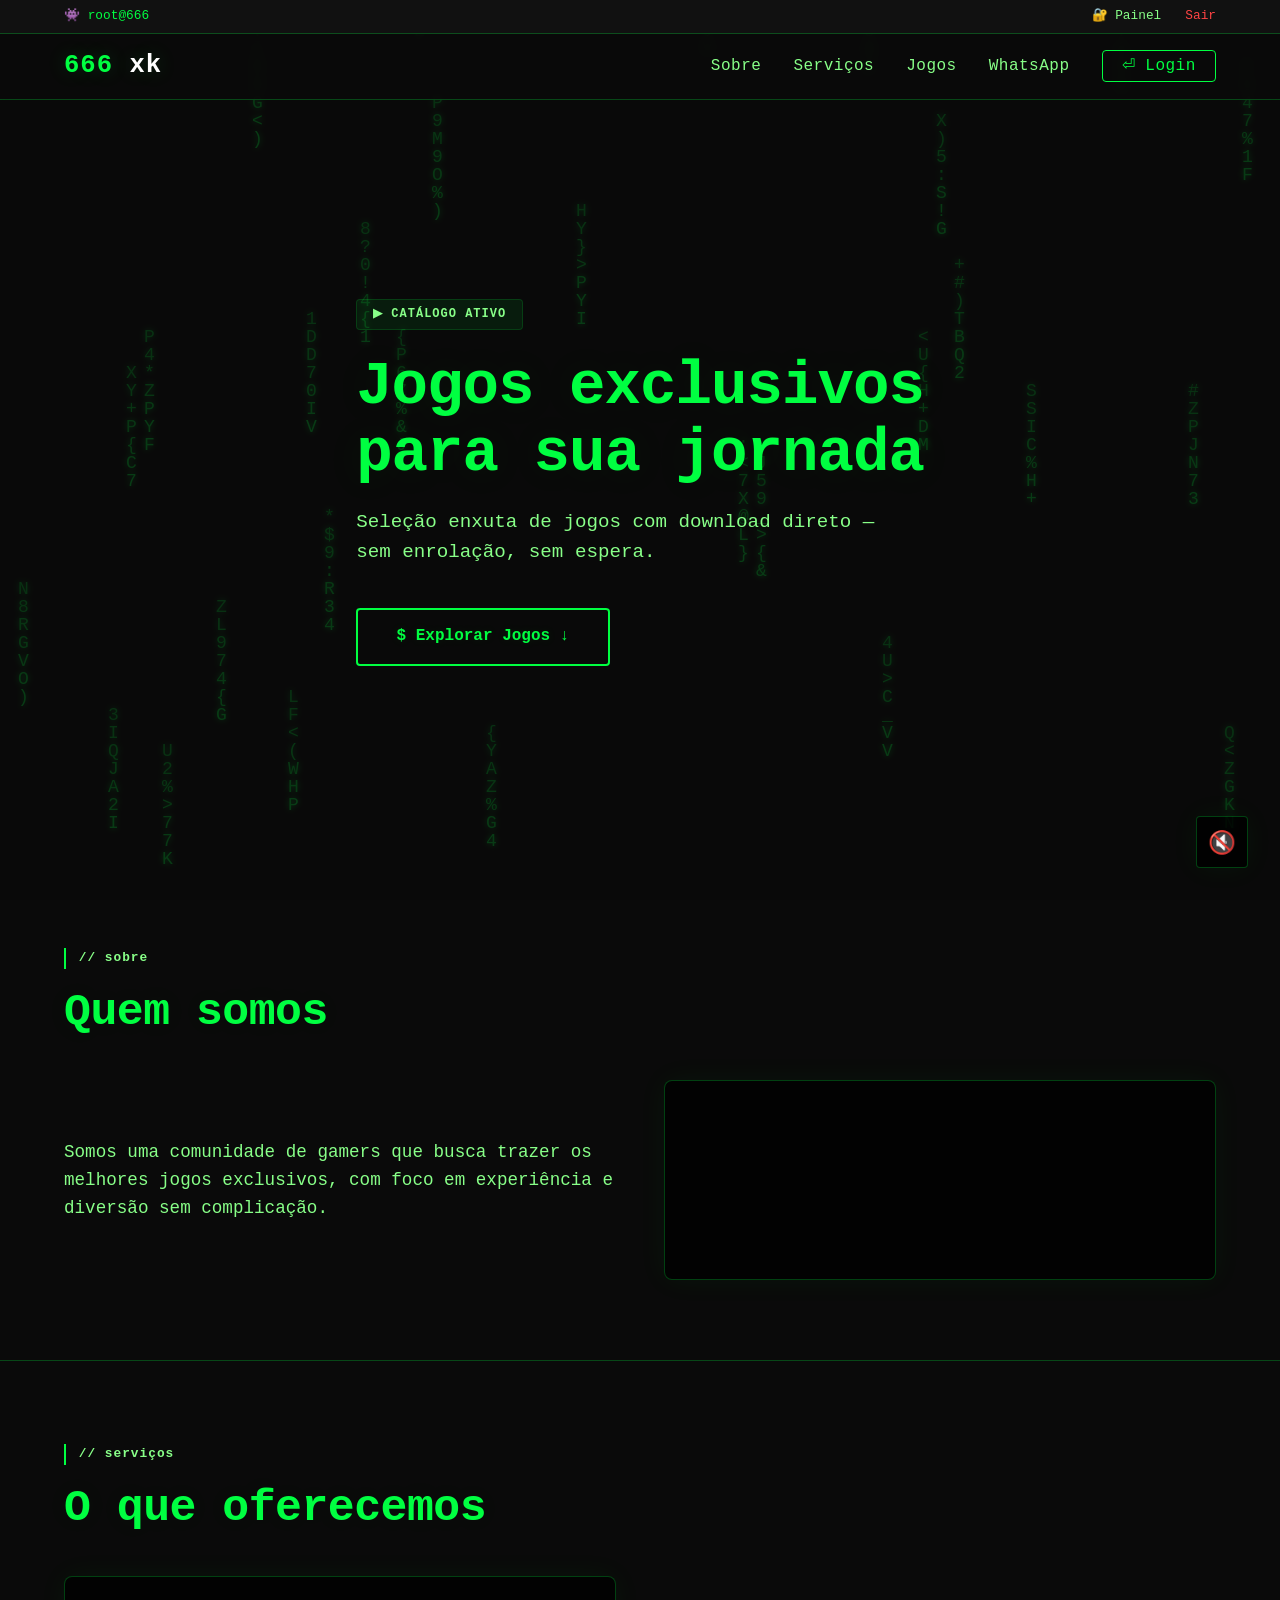
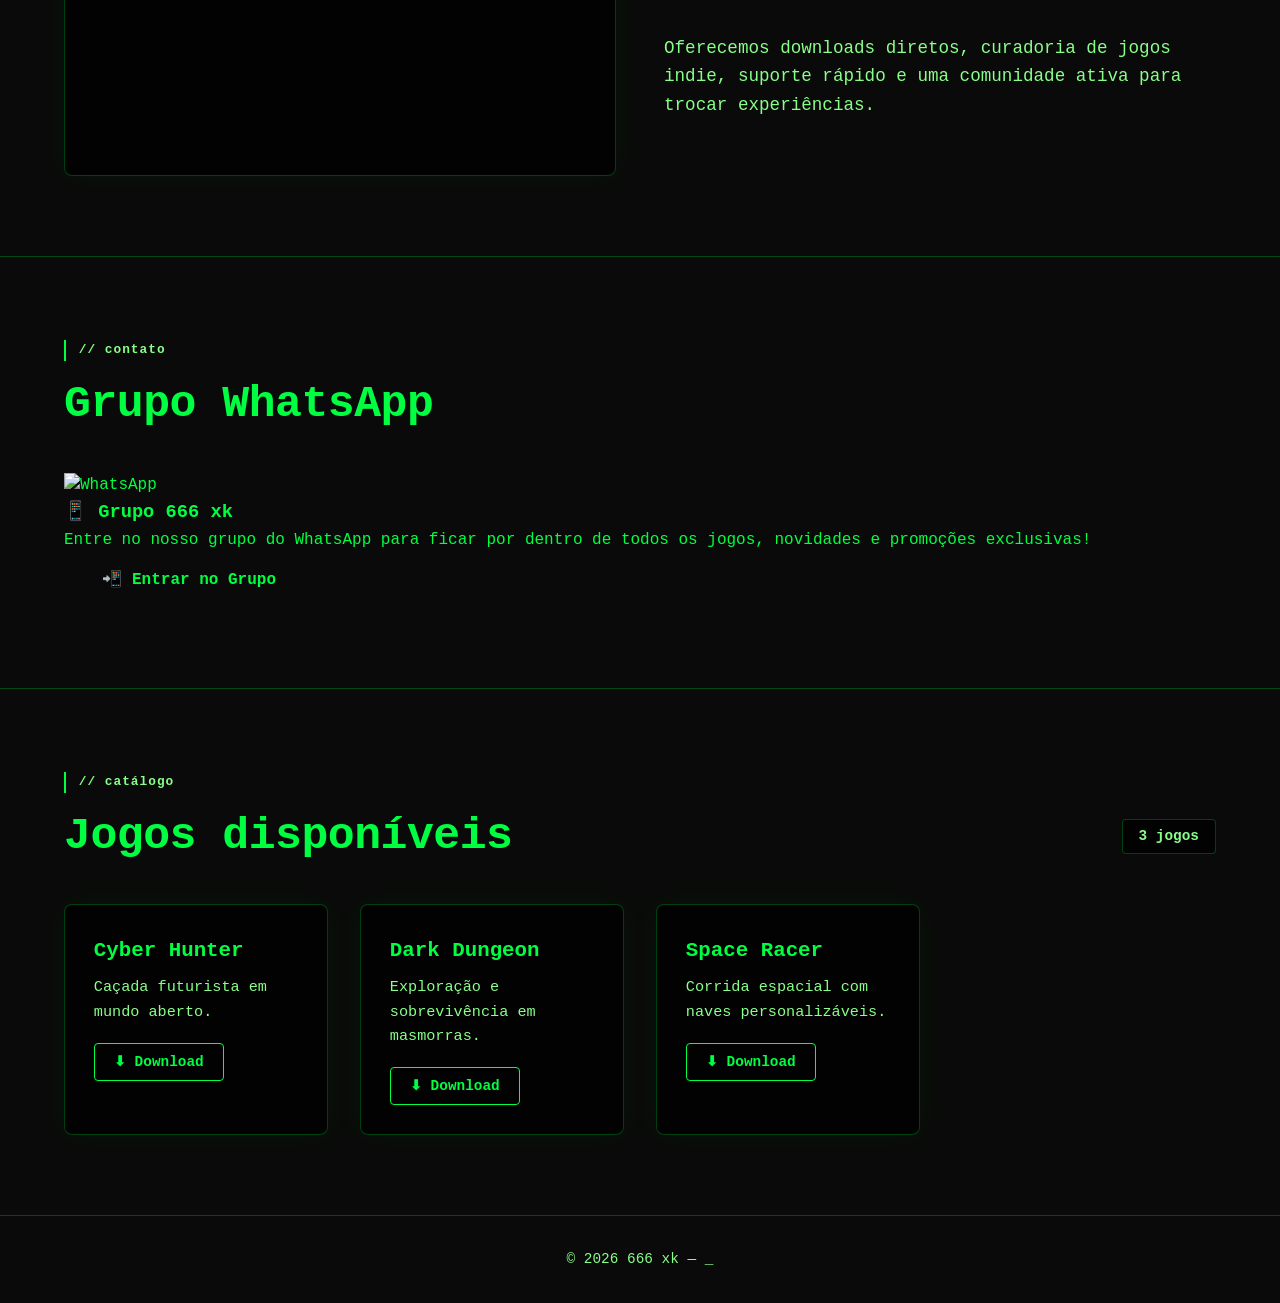
==== commit 4c2fb7a9: "Update index.html" ====
--- a/index.html
+++ b/index.html
@@ -3,7 +3,7 @@
 <head>
   <meta charset="UTF-8" />
   <meta name="viewport" content="width=device-width, initial-scale=1.0" />
-  <title>Unholy Games — Sistema Hacker</title>
+  <title>666 — Sistema Hacker</title>
   <meta name="description" content="Catálogo de jogos exclusivos com download direto." />
   <link rel="preconnect" href="https://fonts.googleapis.com">
   <link rel="preconnect" href="https://fonts.gstatic.com" crossorigin>
@@ -18,7 +18,7 @@
   <!-- BARRA ADMIN -->
   <div class="admin-bar">
     <div class="container">
-      <span class="admin-user">👾 root@unholy</span>
+      <span class="admin-user">👾 root@666</span>
       <a href="admin.html">🔐 Painel</a>
       <a href="#" class="admin-logout">Sair</a>
     </div>
@@ -27,12 +27,13 @@
   <!-- HEADER -->
   <header class="site-header">
     <div class="container">
-      <a class="logo" href="index.html">Unholy <span class="dot">Games</span></a>
+      <a class="logo" href="index.html">666 <span class="dot">xk</span></a>
       <nav>
         <ul class="nav-links">
           <li><a href="#sobre">Sobre</a></li>
           <li><a href="#servicos">Serviços</a></li>
           <li><a href="#jogos">Jogos</a></li>
+          <li><a href="#whatsapp">WhatsApp</a></li>
           <li><a href="admin.html" class="btn-nav">⏎ Login</a></li>
         </ul>
       </nav>
@@ -60,7 +61,7 @@
           <p class="prose" id="about-text"></p>
         </div>
         <div class="media">
-          <img id="about-image" alt="Sobre a Unholy" style="display:none;">
+          <img id="about-image" alt="Sobre a 666" style="display:none;">
         </div>
       </div>
     </div>
@@ -82,6 +83,24 @@
     </div>
   </section>
 
+  <!-- WHATSAPP -->
+  <section class="section" id="whatsapp">
+    <div class="container">
+      <span class="section-tag">// contato</span>
+      <h2 class="section-title">Grupo WhatsApp</h2>
+      <div class="canal-card">
+        <div class="canal-perfil">
+          <img src="https://via.placeholder.com/120x120/25d366/0a0a0a?text=WA" alt="WhatsApp" class="canal-avatar">
+          <div class="canal-info">
+            <h3>📱 Grupo 666 xk</h3>
+            <p class="canal-desc">Entre no nosso grupo do WhatsApp para ficar por dentro de todos os jogos, novidades e promoções exclusivas!</p>
+            <a href="https://wa.me/5511999999999?text=Quero%20entrar%20no%20grupo%20666%20xk" target="_blank" class="btn btn-whatsapp">📲 Entrar no Grupo</a>
+          </div>
+        </div>
+      </div>
+    </div>
+  </section>
+
   <!-- JOGOS -->
   <section class="section" id="jogos">
     <div class="container">
@@ -97,7 +116,7 @@
   <!-- RODAPÉ -->
   <footer class="site-footer">
     <div class="container">
-      <p>© 2026 Unholy Games — <span class="blink">_</span></p>
+      <p>© 2026 666 xk — <span class="blink">_</span></p>
     </div>
   </footer>
 
--- a/style.css
+++ b/style.css
@@ -10,10 +10,11 @@
 }
 
 body {
-  font-family: 'Inter', -apple-system, sans-serif;
-  background: #f8fafc;
-  color: #0b1120;
+  font-family: 'Share Tech Mono', 'Courier New', monospace;
+  background: #0a0a0a;
+  color: #00ff41;
   line-height: 1.6;
+  min-height: 100vh;
 }
 
 .container {
@@ -32,47 +33,81 @@
   color: inherit;
 }
 
+/* ===== MATRIX CANVAS (FUNDO) ===== */
+#matrix-canvas {
+  position: fixed;
+  top: 0;
+  left: 0;
+  width: 100vw;
+  height: 100vh;
+  z-index: 0;
+  opacity: 0.2;
+  pointer-events: none;
+}
+
 /* ===== VARIÁVEIS ===== */
 :root {
-  --bg: #f8fafc;
-  --card: #ffffff;
-  --text-primary: #0b1120;
-  --text-secondary: #475569;
-  --accent: #6366f1;
-  --accent-hover: #4f46e5;
-  --border: #e2e8f0;
-  --shadow: 0 20px 25px -5px rgba(0,0,0,0.05), 0 8px 10px -6px rgba(0,0,0,0.02);
-  --shadow-hover: 0 30px 40px -20px rgba(99, 102, 241, 0.2);
+  --bg: #0a0a0a;
+  --card: rgba(0, 0, 0, 0.75);
+  --text-primary: #00ff41;
+  --text-secondary: #88ff88;
+  --accent: #00ff41;
+  --accent-hover: #00cc33;
+  --border: rgba(0, 255, 65, 0.25);
+  --shadow: 0 0 30px rgba(0, 255, 65, 0.05);
+  --glow: 0 0 15px rgba(0, 255, 65, 0.15);
+}
+
+/* ===== TODOS OS ELEMENTOS ACIMA DA MATRIX ===== */
+.hero, .section, .site-header, .site-footer, .admin-bar {
+  position: relative;
+  z-index: 1;
 }
 
 /* ===== ADMIN BAR ===== */
 .admin-bar {
-  background: #1e293b;
-  color: #94a3b8;
+  background: #111;
+  border-bottom: 1px solid var(--border);
+  padding: 0.4rem 0;
   font-size: 0.8rem;
-  padding: 0.4rem 0;
-  text-align: right;
+  color: #88ff88;
+}
+
+.admin-bar .container {
+  display: flex;
+  justify-content: flex-end;
+  align-items: center;
+  gap: 1.5rem;
+}
+
+.admin-user {
+  margin-right: auto;
+  color: #00ff41;
 }
 
 .admin-bar a {
-  color: #cbd5e1;
-  margin-left: 1.5rem;
-  font-weight: 500;
-  transition: color 0.2s;
+  color: #88ff88;
+  transition: color 0.2s, text-shadow 0.2s;
 }
 
 .admin-bar a:hover {
-  color: #ffffff;
+  color: #00ff41;
+  text-shadow: 0 0 10px #00ff41;
 }
 
 .admin-bar .admin-logout {
-  color: #f87171;
+  color: #ff4444;
+}
+
+.admin-bar .admin-logout:hover {
+  color: #ff6666;
+  text-shadow: 0 0 10px #ff4444;
 }
 
 /* ===== HEADER ===== */
 .site-header {
-  background: rgba(255, 255, 255, 0.85);
-  backdrop-filter: blur(8px);
+  background: rgba(10, 10, 10, 0.85);
+  backdrop-filter: blur(6px);
   border-bottom: 1px solid var(--border);
   padding: 0.75rem 0;
   position: sticky;
@@ -88,13 +123,14 @@
 
 .logo {
   font-size: 1.6rem;
-  font-weight: 900;
-  letter-spacing: -0.5px;
-  color: var(--text-primary);
+  font-weight: 700;
+  letter-spacing: 1px;
+  color: #00ff41;
+  text-shadow: 0 0 20px rgba(0, 255, 65, 0.2);
 }
 
 .logo .dot {
-  color: var(--accent);
+  color: #ffffff;
 }
 
 .nav-links {
@@ -106,9 +142,10 @@
 
 .nav-links a {
   font-weight: 500;
-  color: var(--text-secondary);
-  transition: color 0.2s;
+  color: #88ff88;
+  transition: all 0.3s;
   position: relative;
+  letter-spacing: 0.5px;
 }
 
 .nav-links a::after {
@@ -117,13 +154,15 @@
   bottom: -4px;
   left: 0;
   width: 0;
-  height: 2px;
-  background: var(--accent);
+  height: 1px;
+  background: #00ff41;
+  box-shadow: 0 0 10px #00ff41;
   transition: width 0.3s;
 }
 
 .nav-links a:hover {
-  color: var(--text-primary);
+  color: #00ff41;
+  text-shadow: 0 0 15px rgba(0, 255, 65, 0.3);
 }
 
 .nav-links a:hover::after {
@@ -131,16 +170,18 @@
 }
 
 .btn-nav {
-  background: var(--accent);
-  color: #fff !important;
-  padding: 0.5rem 1.2rem;
-  border-radius: 9999px;
-  font-weight: 600;
-  transition: background 0.2s;
+  background: transparent;
+  border: 1px solid #00ff41;
+  color: #00ff41 !important;
+  padding: 0.4rem 1.2rem;
+  border-radius: 4px;
+  transition: all 0.3s;
 }
 
 .btn-nav:hover {
-  background: var(--accent-hover);
+  background: #00ff41;
+  color: #0a0a0a !important;
+  box-shadow: 0 0 30px rgba(0, 255, 65, 0.2);
 }
 
 .btn-nav::after {
@@ -150,66 +191,52 @@
 .nav-toggle {
   display: none;
   background: none;
-  border: none;
+  border: 1px solid var(--border);
+  color: #00ff41;
   font-size: 1.8rem;
   cursor: pointer;
-  color: var(--text-primary);
+  padding: 0.2rem 0.8rem;
+  border-radius: 4px;
 }
 
 /* ===== HERO ===== */
 .hero {
-  position: relative;
-  min-height: 90vh;
-  display: flex;
-  align-items: center;
-  background: linear-gradient(135deg, #f8fafc 0%, #eef2ff 50%, #f5f3ff 100%);
-  overflow: hidden;
-}
-
-#matrix-canvas {
-  position: absolute;
-  top: 0;
-  left: 0;
-  width: 100%;
-  height: 100%;
-  opacity: 0.06;
-  pointer-events: none;
+  min-height: 85vh;
+  display: flex;
+  align-items: center;
+  background: transparent;
 }
 
 .hero-content {
-  position: relative;
-  z-index: 2;
   max-width: 700px;
 }
 
 .badge {
   display: inline-block;
-  background: rgba(99, 102, 241, 0.12);
-  color: var(--accent);
+  background: rgba(0, 255, 65, 0.08);
+  border: 1px solid rgba(0, 255, 65, 0.15);
+  color: #88ff88;
   font-weight: 600;
-  font-size: 0.8rem;
+  font-size: 0.75rem;
   padding: 0.3rem 1rem;
-  border-radius: 9999px;
+  border-radius: 4px;
   margin-bottom: 1.5rem;
-  letter-spacing: 0.5px;
+  letter-spacing: 1px;
 }
 
 .hero-title {
   font-size: 3.8rem;
-  font-weight: 900;
+  font-weight: 700;
   line-height: 1.1;
   letter-spacing: -1px;
-  color: var(--text-primary);
+  color: #00ff41;
+  text-shadow: 0 0 40px rgba(0, 255, 65, 0.08);
   margin-bottom: 1.2rem;
-}
-
-.hero-title br {
-  display: block;
 }
 
 .hero-sub {
   font-size: 1.2rem;
-  color: var(--text-secondary);
+  color: #88ff88;
   max-width: 520px;
   margin-bottom: 2.5rem;
 }
@@ -217,24 +244,27 @@
 .btn {
   display: inline-block;
   padding: 0.9rem 2.4rem;
-  border-radius: 9999px;
+  border-radius: 4px;
   font-weight: 600;
   font-size: 1rem;
-  transition: all 0.2s;
+  transition: all 0.3s;
   border: none;
   cursor: pointer;
+  font-family: 'Share Tech Mono', monospace;
 }
 
 .btn-primary {
-  background: var(--accent);
-  color: #fff;
-  box-shadow: 0 8px 20px -8px rgba(99, 102, 241, 0.4);
+  background: transparent;
+  border: 2px solid #00ff41;
+  color: #00ff41;
+  text-shadow: 0 0 10px rgba(0, 255, 65, 0.1);
 }
 
 .btn-primary:hover {
-  background: var(--accent-hover);
+  background: #00ff41;
+  color: #0a0a0a;
+  box-shadow: 0 0 40px rgba(0, 255, 65, 0.15);
   transform: translateY(-2px);
-  box-shadow: 0 12px 28px -8px rgba(99, 102, 241, 0.5);
 }
 
 /* ===== SEÇÕES ===== */
@@ -250,23 +280,26 @@
 .section-tag {
   display: inline-block;
   font-weight: 600;
-  font-size: 0.85rem;
-  color: var(--accent);
+  font-size: 0.8rem;
+  color: #88ff88;
   letter-spacing: 1px;
   margin-bottom: 0.5rem;
+  border-left: 2px solid #00ff41;
+  padding-left: 0.8rem;
 }
 
 .section-title {
   font-size: 2.8rem;
-  font-weight: 800;
+  font-weight: 700;
   letter-spacing: -0.5px;
   margin-bottom: 2rem;
-  color: var(--text-primary);
+  color: #00ff41;
+  text-shadow: 0 0 30px rgba(0, 255, 65, 0.05);
 }
 
 .prose {
   font-size: 1.1rem;
-  color: var(--text-secondary);
+  color: #88ff88;
   max-width: 600px;
 }
 
@@ -281,10 +314,11 @@
 
 .media {
   background: var(--card);
-  border-radius: 24px;
+  backdrop-filter: blur(4px);
+  border-radius: 8px;
   padding: 1rem;
+  border: 1px solid var(--border);
   box-shadow: var(--shadow);
-  border: 1px solid var(--border);
   min-height: 200px;
   display: flex;
   align-items: center;
@@ -292,7 +326,7 @@
 }
 
 .media img {
-  border-radius: 16px;
+  border-radius: 8px;
   width: 100%;
   height: auto;
 }
@@ -309,10 +343,10 @@
 .games-count {
   background: var(--card);
   padding: 0.3rem 1rem;
-  border-radius: 9999px;
+  border-radius: 4px;
   font-weight: 600;
   font-size: 0.9rem;
-  color: var(--text-secondary);
+  color: #88ff88;
   border: 1px solid var(--border);
 }
 
@@ -324,53 +358,69 @@
 
 .game-card {
   background: var(--card);
-  border-radius: 24px;
+  backdrop-filter: blur(4px);
+  border-radius: 8px;
   padding: 1.8rem;
+  border: 1px solid var(--border);
   box-shadow: var(--shadow);
-  border: 1px solid var(--border);
   transition: all 0.3s ease;
 }
 
 .game-card:hover {
   transform: translateY(-6px);
-  box-shadow: var(--shadow-hover);
+  border-color: #00ff41;
+  box-shadow: var(--glow), 0 0 40px rgba(0, 255, 65, 0.02);
 }
 
 .game-card h3 {
   font-size: 1.3rem;
   font-weight: 700;
+  color: #00ff41;
   margin-bottom: 0.5rem;
 }
 
 .game-card p {
-  color: var(--text-secondary);
+  color: #88ff88;
   font-size: 0.95rem;
   margin-bottom: 1.2rem;
 }
 
 .game-card .btn-download {
   display: inline-block;
-  background: var(--accent);
-  color: #fff;
-  padding: 0.5rem 1.2rem;
-  border-radius: 9999px;
+  background: transparent;
+  border: 1px solid #00ff41;
+  color: #00ff41;
+  padding: 0.4rem 1.2rem;
+  border-radius: 4px;
   font-weight: 600;
   font-size: 0.9rem;
-  transition: background 0.2s;
+  transition: all 0.3s;
+  font-family: 'Share Tech Mono', monospace;
 }
 
 .game-card .btn-download:hover {
-  background: var(--accent-hover);
+  background: #00ff41;
+  color: #0a0a0a;
+  box-shadow: 0 0 30px rgba(0, 255, 65, 0.15);
 }
 
 /* ===== FOOTER ===== */
 .site-footer {
-  background: var(--card);
+  background: rgba(10, 10, 10, 0.8);
   border-top: 1px solid var(--border);
   padding: 2rem 0;
   text-align: center;
-  color: var(--text-secondary);
-  font-size: 0.95rem;
+  color: #88ff88;
+  font-size: 0.9rem;
+}
+
+.blink {
+  animation: blink 1s step-end infinite;
+}
+
+@keyframes blink {
+  0%, 100% { opacity: 1; }
+  50% { opacity: 0; }
 }
 
 /* ===== MUSIC TOGGLE ===== */
@@ -378,24 +428,26 @@
   position: fixed;
   bottom: 2rem;
   right: 2rem;
-  background: var(--card);
+  background: rgba(0, 0, 0, 0.8);
   border: 1px solid var(--border);
-  border-radius: 9999px;
+  border-radius: 4px;
   width: 52px;
   height: 52px;
   font-size: 1.4rem;
   cursor: pointer;
   box-shadow: var(--shadow);
-  transition: all 0.2s;
+  transition: all 0.3s;
   z-index: 99;
   display: flex;
   align-items: center;
   justify-content: center;
+  color: #00ff41;
 }
 
 .music-toggle:hover {
   transform: scale(1.05);
-  box-shadow: var(--shadow-hover);
+  border-color: #00ff41;
+  box-shadow: var(--glow);
 }
 
 /* ===== RESPONSIVO ===== */
@@ -404,9 +456,9 @@
     display: none;
     flex-direction: column;
     gap: 1rem;
-    background: var(--card);
+    background: #111;
     padding: 2rem;
-    border-radius: 16px;
+    border-radius: 8px;
     box-shadow: var(--shadow);
     position: absolute;
     top: 70px;
@@ -441,13 +493,16 @@
     grid-template-columns: 1fr 1fr;
   }
 
-  .admin-bar {
+  .admin-bar .container {
+    justify-content: center;
+    flex-wrap: wrap;
+    gap: 0.8rem;
+  }
+
+  .admin-user {
+    margin-right: 0;
+    width: 100%;
     text-align: center;
-    font-size: 0.7rem;
-  }
-
-  .admin-bar a {
-    margin: 0 0.8rem;
   }
 }
 
@@ -475,4 +530,4 @@
     height: 44px;
     font-size: 1.2rem;
   }
-                                                  }
+  }
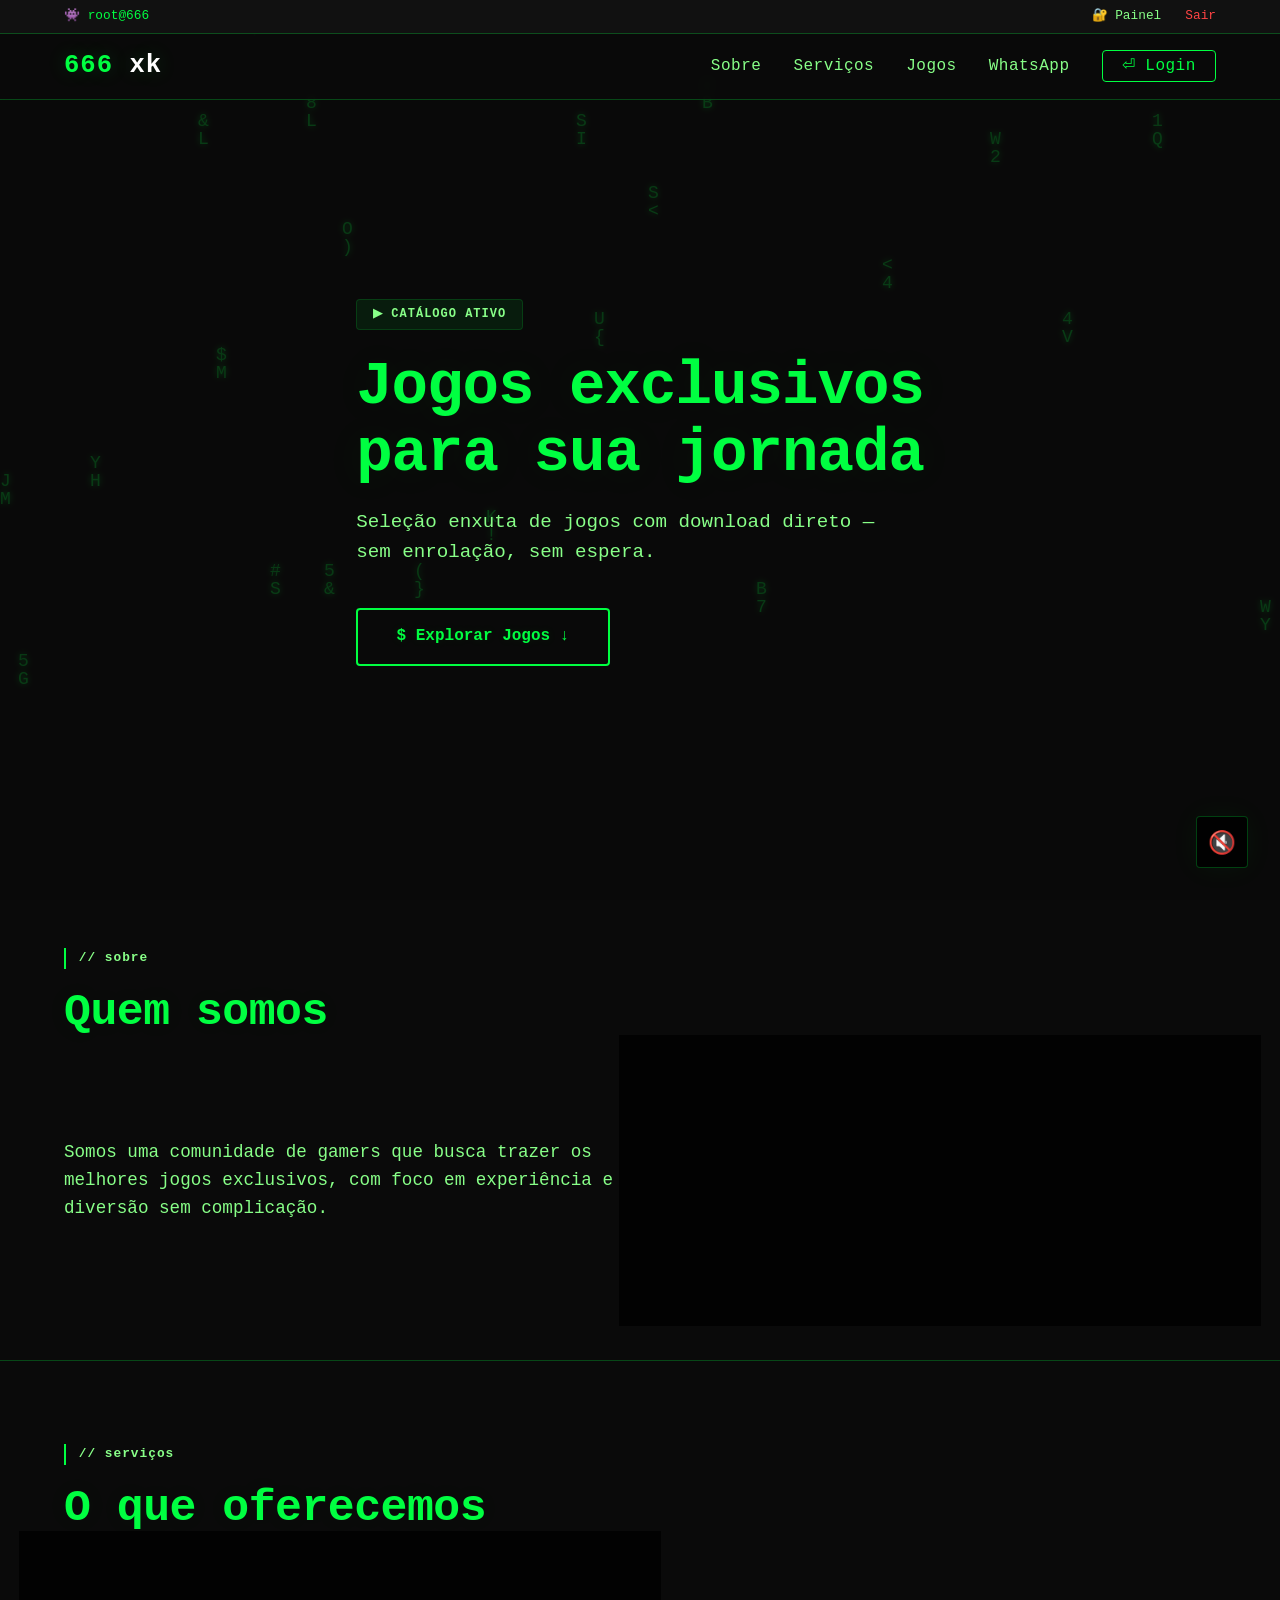
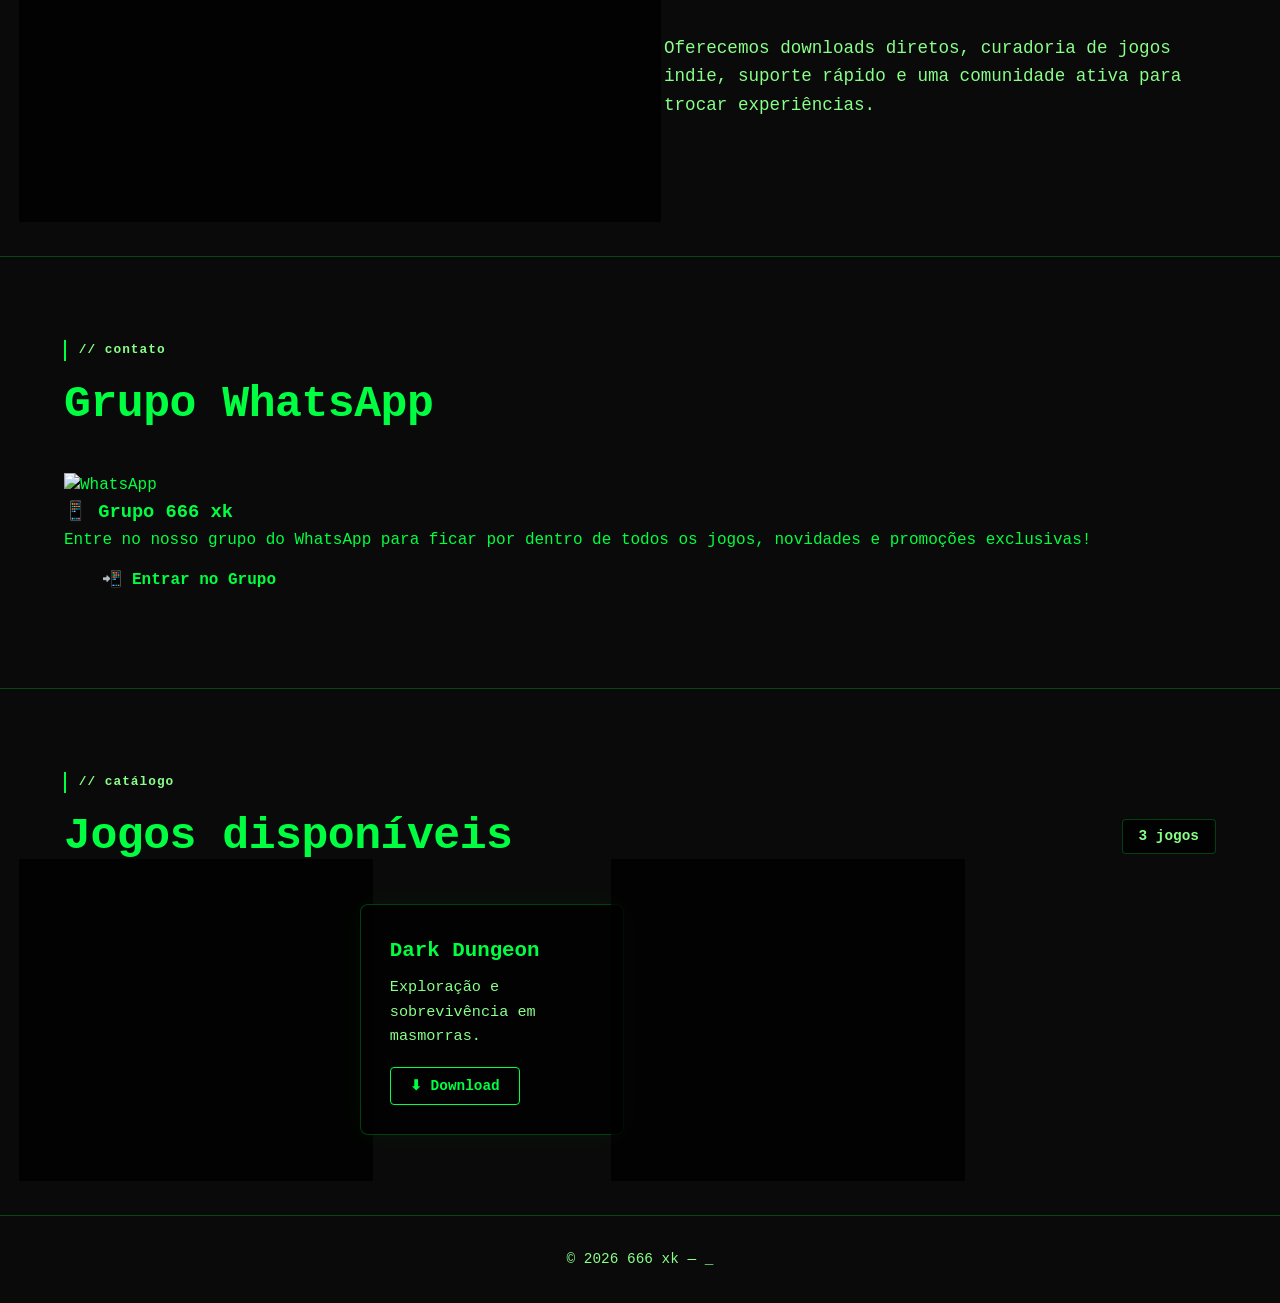
==== commit 446c6391: "Update index.html" ====
--- a/index.html
+++ b/index.html
@@ -125,4 +125,4 @@
 
   <script src="script.js"></script>
 </body>
-</html>
+              </html>
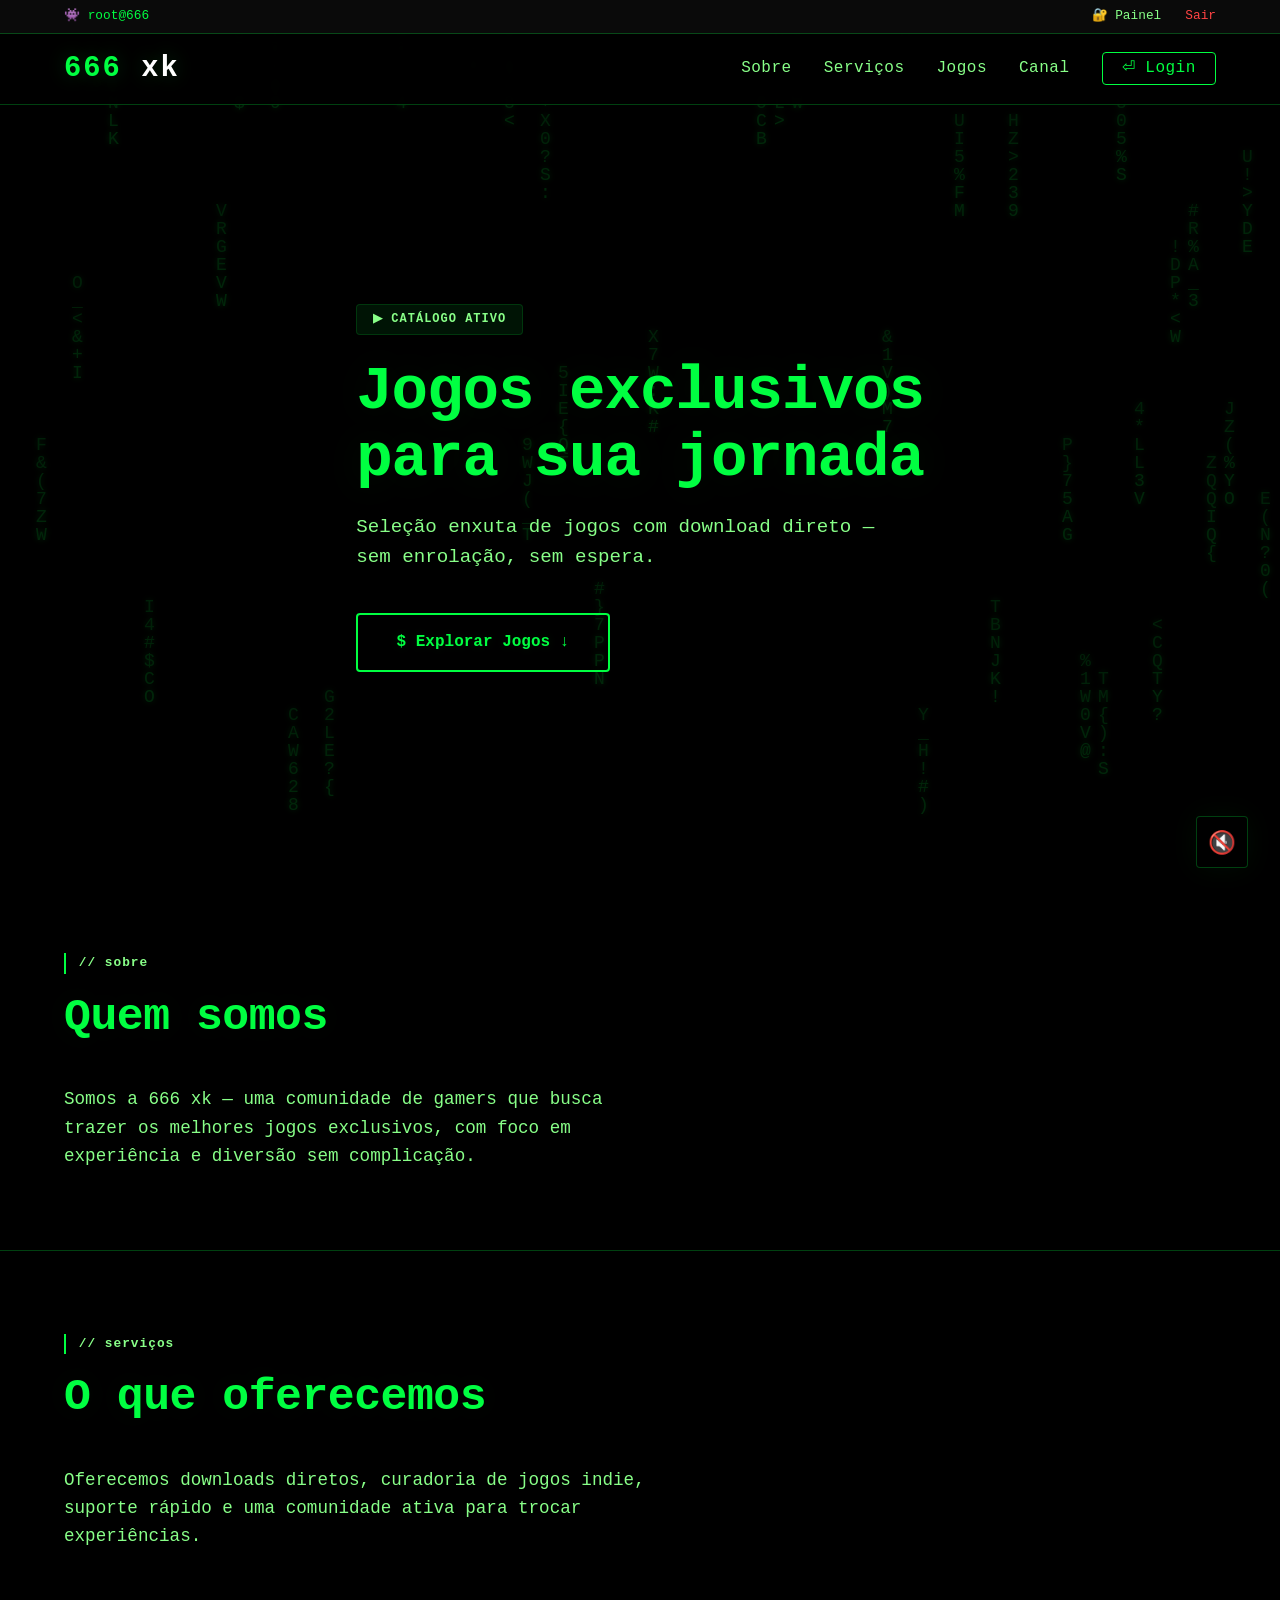
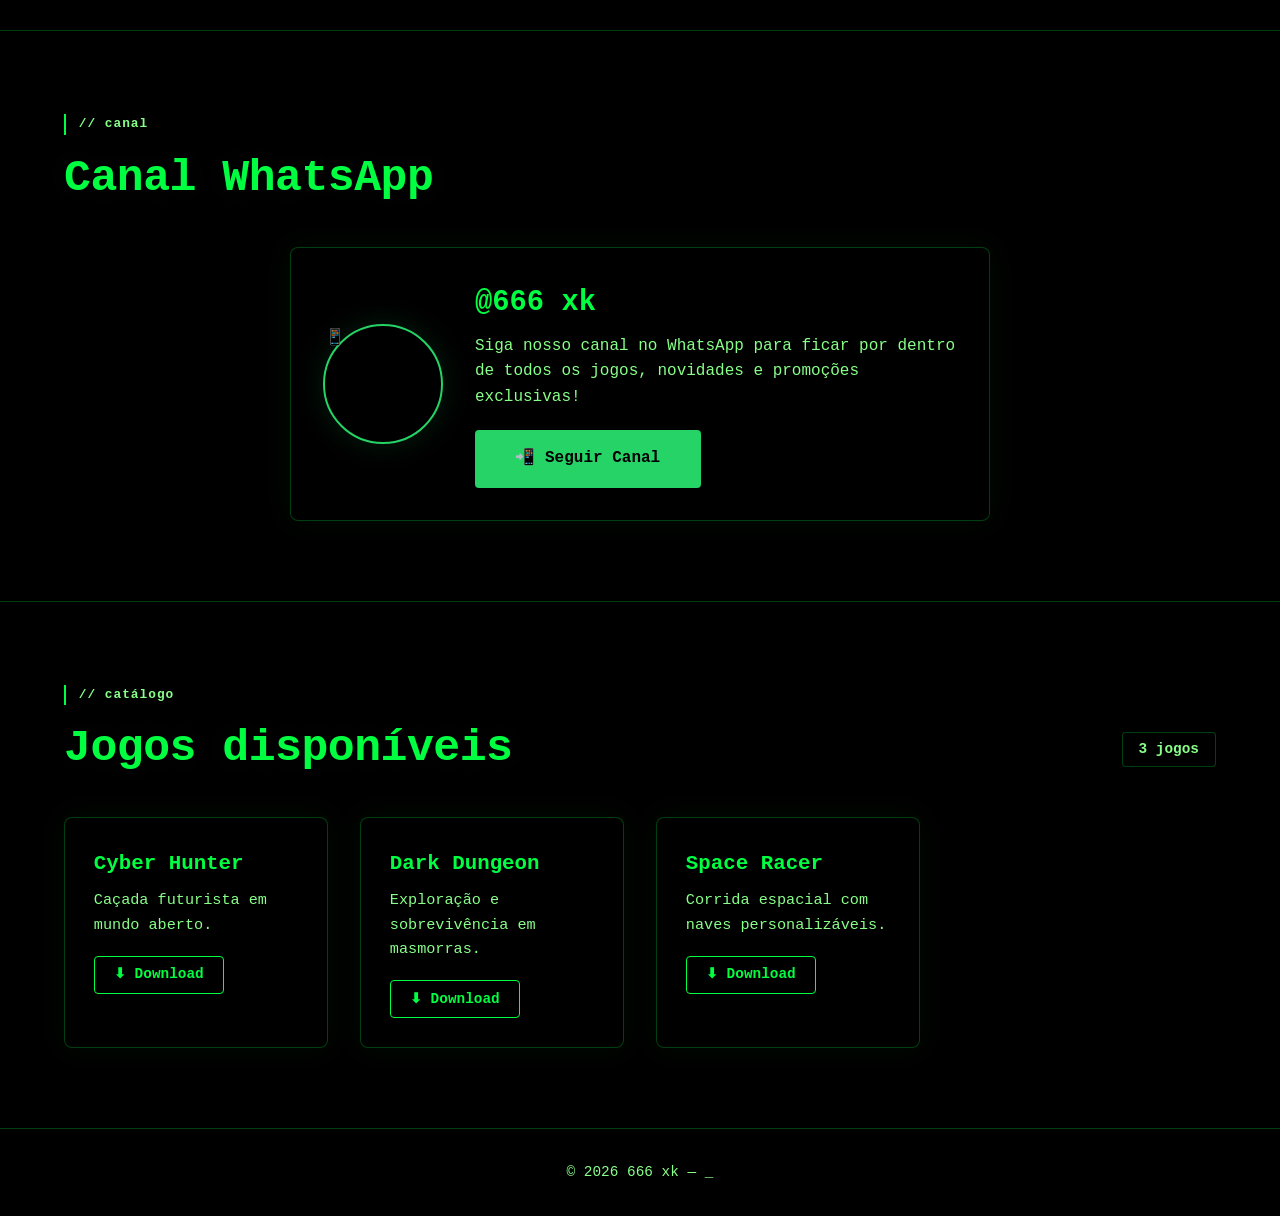
==== commit a6b1b341: "Update index.html" ====
--- a/index.html
+++ b/index.html
@@ -3,8 +3,7 @@
 <head>
   <meta charset="UTF-8" />
   <meta name="viewport" content="width=device-width, initial-scale=1.0" />
-  <title>666 — Sistema Hacker</title>
-  <meta name="description" content="Catálogo de jogos exclusivos com download direto." />
+  <title>666 xk</title>
   <link rel="preconnect" href="https://fonts.googleapis.com">
   <link rel="preconnect" href="https://fonts.gstatic.com" crossorigin>
   <link href="https://fonts.googleapis.com/css2?family=Share+Tech+Mono&display=swap" rel="stylesheet">
@@ -12,10 +11,10 @@
 </head>
 <body>
 
-  <!-- CANVAS DA MATRIX (FUNDO) -->
+  <!-- MATRIX -->
   <canvas id="matrix-canvas"></canvas>
 
-  <!-- BARRA ADMIN -->
+  <!-- ADMIN -->
   <div class="admin-bar">
     <div class="container">
       <span class="admin-user">👾 root@666</span>
@@ -33,11 +32,11 @@
           <li><a href="#sobre">Sobre</a></li>
           <li><a href="#servicos">Serviços</a></li>
           <li><a href="#jogos">Jogos</a></li>
-          <li><a href="#whatsapp">WhatsApp</a></li>
+          <li><a href="#whatsapp">Canal</a></li>
           <li><a href="admin.html" class="btn-nav">⏎ Login</a></li>
         </ul>
       </nav>
-      <button class="nav-toggle" aria-label="Abrir menu">☰</button>
+      <button class="nav-toggle">☰</button>
     </div>
   </header>
 
@@ -56,14 +55,7 @@
     <div class="container">
       <span class="section-tag">// sobre</span>
       <h2 class="section-title">Quem somos</h2>
-      <div class="about-grid">
-        <div>
-          <p class="prose" id="about-text"></p>
-        </div>
-        <div class="media">
-          <img id="about-image" alt="Sobre a 666" style="display:none;">
-        </div>
-      </div>
+      <p class="prose" id="about-text"></p>
     </div>
   </section>
 
@@ -72,29 +64,22 @@
     <div class="container">
       <span class="section-tag">// serviços</span>
       <h2 class="section-title">O que oferecemos</h2>
-      <div class="services-grid">
-        <div class="media">
-          <img id="services-image" alt="Nossos serviços" style="display:none;">
-        </div>
-        <div>
-          <p class="prose" id="services-text"></p>
-        </div>
-      </div>
+      <p class="prose" id="services-text"></p>
     </div>
   </section>
 
-  <!-- WHATSAPP -->
+  <!-- CANAL WHATSAPP -->
   <section class="section" id="whatsapp">
     <div class="container">
-      <span class="section-tag">// contato</span>
-      <h2 class="section-title">Grupo WhatsApp</h2>
+      <span class="section-tag">// canal</span>
+      <h2 class="section-title">Canal WhatsApp</h2>
       <div class="canal-card">
         <div class="canal-perfil">
-          <img src="https://via.placeholder.com/120x120/25d366/0a0a0a?text=WA" alt="WhatsApp" class="canal-avatar">
+          <div class="canal-avatar">📱</div>
           <div class="canal-info">
-            <h3>📱 Grupo 666 xk</h3>
-            <p class="canal-desc">Entre no nosso grupo do WhatsApp para ficar por dentro de todos os jogos, novidades e promoções exclusivas!</p>
-            <a href="https://wa.me/5511999999999?text=Quero%20entrar%20no%20grupo%20666%20xk" target="_blank" class="btn btn-whatsapp">📲 Entrar no Grupo</a>
+            <h3>@666 xk</h3>
+            <p class="canal-desc">Siga nosso canal no WhatsApp para ficar por dentro de todos os jogos, novidades e promoções exclusivas!</p>
+            <a href="https://whatsapp.com/channel/0029Vb8XsOg7dmeZYaHEhg3p" target="_blank" class="btn btn-whatsapp">📲 Seguir Canal</a>
           </div>
         </div>
       </div>
@@ -120,9 +105,9 @@
     </div>
   </footer>
 
-  <!-- BOTÃO MÚSICA -->
-  <button class="music-toggle" id="music-toggle" aria-label="Ativar ou desativar música">🔇</button>
+  <!-- MÚSICA -->
+  <button class="music-toggle" id="music-toggle">🔇</button>
 
   <script src="script.js"></script>
 </body>
-              </html>
+</html>
--- a/style.css
+++ b/style.css
@@ -11,7 +11,7 @@
 
 body {
   font-family: 'Share Tech Mono', 'Courier New', monospace;
-  background: #0a0a0a;
+  background: #000000;
   color: #00ff41;
   line-height: 1.6;
   min-height: 100vh;
@@ -41,14 +41,14 @@
   width: 100vw;
   height: 100vh;
   z-index: 0;
-  opacity: 0.2;
+  opacity: 0.15;
   pointer-events: none;
 }
 
 /* ===== VARIÁVEIS ===== */
 :root {
-  --bg: #0a0a0a;
-  --card: rgba(0, 0, 0, 0.75);
+  --bg: #000000;
+  --card: rgba(0, 0, 0, 0.85);
   --text-primary: #00ff41;
   --text-secondary: #88ff88;
   --accent: #00ff41;
@@ -66,7 +66,7 @@
 
 /* ===== ADMIN BAR ===== */
 .admin-bar {
-  background: #111;
+  background: #0a0a0a;
   border-bottom: 1px solid var(--border);
   padding: 0.4rem 0;
   font-size: 0.8rem;
@@ -106,7 +106,7 @@
 
 /* ===== HEADER ===== */
 .site-header {
-  background: rgba(10, 10, 10, 0.85);
+  background: rgba(0, 0, 0, 0.9);
   backdrop-filter: blur(6px);
   border-bottom: 1px solid var(--border);
   padding: 0.75rem 0;
@@ -122,9 +122,9 @@
 }
 
 .logo {
-  font-size: 1.6rem;
+  font-size: 1.8rem;
   font-weight: 700;
-  letter-spacing: 1px;
+  letter-spacing: 2px;
   color: #00ff41;
   text-shadow: 0 0 20px rgba(0, 255, 65, 0.2);
 }
@@ -180,7 +180,7 @@
 
 .btn-nav:hover {
   background: #00ff41;
-  color: #0a0a0a !important;
+  color: #000000 !important;
   box-shadow: 0 0 30px rgba(0, 255, 65, 0.2);
 }
 
@@ -262,7 +262,7 @@
 
 .btn-primary:hover {
   background: #00ff41;
-  color: #0a0a0a;
+  color: #000000;
   box-shadow: 0 0 40px rgba(0, 255, 65, 0.15);
   transform: translateY(-2px);
 }
@@ -331,6 +331,72 @@
   height: auto;
 }
 
+/* ===== WHATSAPP ===== */
+.canal-card {
+  background: var(--card);
+  backdrop-filter: blur(4px);
+  border-radius: 8px;
+  padding: 2rem;
+  border: 1px solid var(--border);
+  box-shadow: var(--shadow);
+  max-width: 700px;
+  margin: 0 auto;
+}
+
+.canal-perfil {
+  display: flex;
+  align-items: center;
+  gap: 2rem;
+  flex-wrap: wrap;
+}
+
+.canal-avatar {
+  width: 120px;
+  height: 120px;
+  border-radius: 50%;
+  border: 2px solid #25d366;
+  box-shadow: 0 0 30px rgba(37, 211, 102, 0.15);
+  object-fit: cover;
+}
+
+.canal-info {
+  flex: 1;
+}
+
+.canal-info h3 {
+  color: #00ff41;
+  font-size: 1.8rem;
+  margin-bottom: 0.5rem;
+}
+
+.canal-desc {
+  color: #88ff88;
+  margin-bottom: 1.2rem;
+  line-height: 1.6;
+}
+
+.btn-whatsapp {
+  display: inline-block;
+  background: #25d366;
+  border: 2px solid #25d366;
+  color: #000000 !important;
+  padding: 0.9rem 2.4rem;
+  border-radius: 4px;
+  font-weight: 700;
+  font-size: 1rem;
+  transition: all 0.3s;
+  cursor: pointer;
+  font-family: 'Share Tech Mono', monospace;
+  text-shadow: none;
+}
+
+.btn-whatsapp:hover {
+  background: transparent;
+  color: #25d366 !important;
+  box-shadow: 0 0 40px rgba(37, 211, 102, 0.2);
+  transform: translateY(-2px);
+}
+
 /* ===== JOGOS ===== */
 .games-toolbar {
   display: flex;
@@ -400,13 +466,13 @@
 
 .game-card .btn-download:hover {
   background: #00ff41;
-  color: #0a0a0a;
+  color: #000000;
   box-shadow: 0 0 30px rgba(0, 255, 65, 0.15);
 }
 
 /* ===== FOOTER ===== */
 .site-footer {
-  background: rgba(10, 10, 10, 0.8);
+  background: rgba(0, 0, 0, 0.9);
   border-top: 1px solid var(--border);
   padding: 2rem 0;
   text-align: center;
@@ -428,7 +494,7 @@
   position: fixed;
   bottom: 2rem;
   right: 2rem;
-  background: rgba(0, 0, 0, 0.8);
+  background: rgba(0, 0, 0, 0.9);
   border: 1px solid var(--border);
   border-radius: 4px;
   width: 52px;
@@ -456,7 +522,7 @@
     display: none;
     flex-direction: column;
     gap: 1rem;
-    background: #111;
+    background: #0a0a0a;
     padding: 2rem;
     border-radius: 8px;
     box-shadow: var(--shadow);
@@ -504,6 +570,16 @@
     width: 100%;
     text-align: center;
   }
+
+  .canal-perfil {
+    flex-direction: column;
+    text-align: center;
+  }
+
+  .canal-avatar {
+    width: 100px;
+    height: 100px;
+  }
 }
 
 @media (max-width: 480px) {
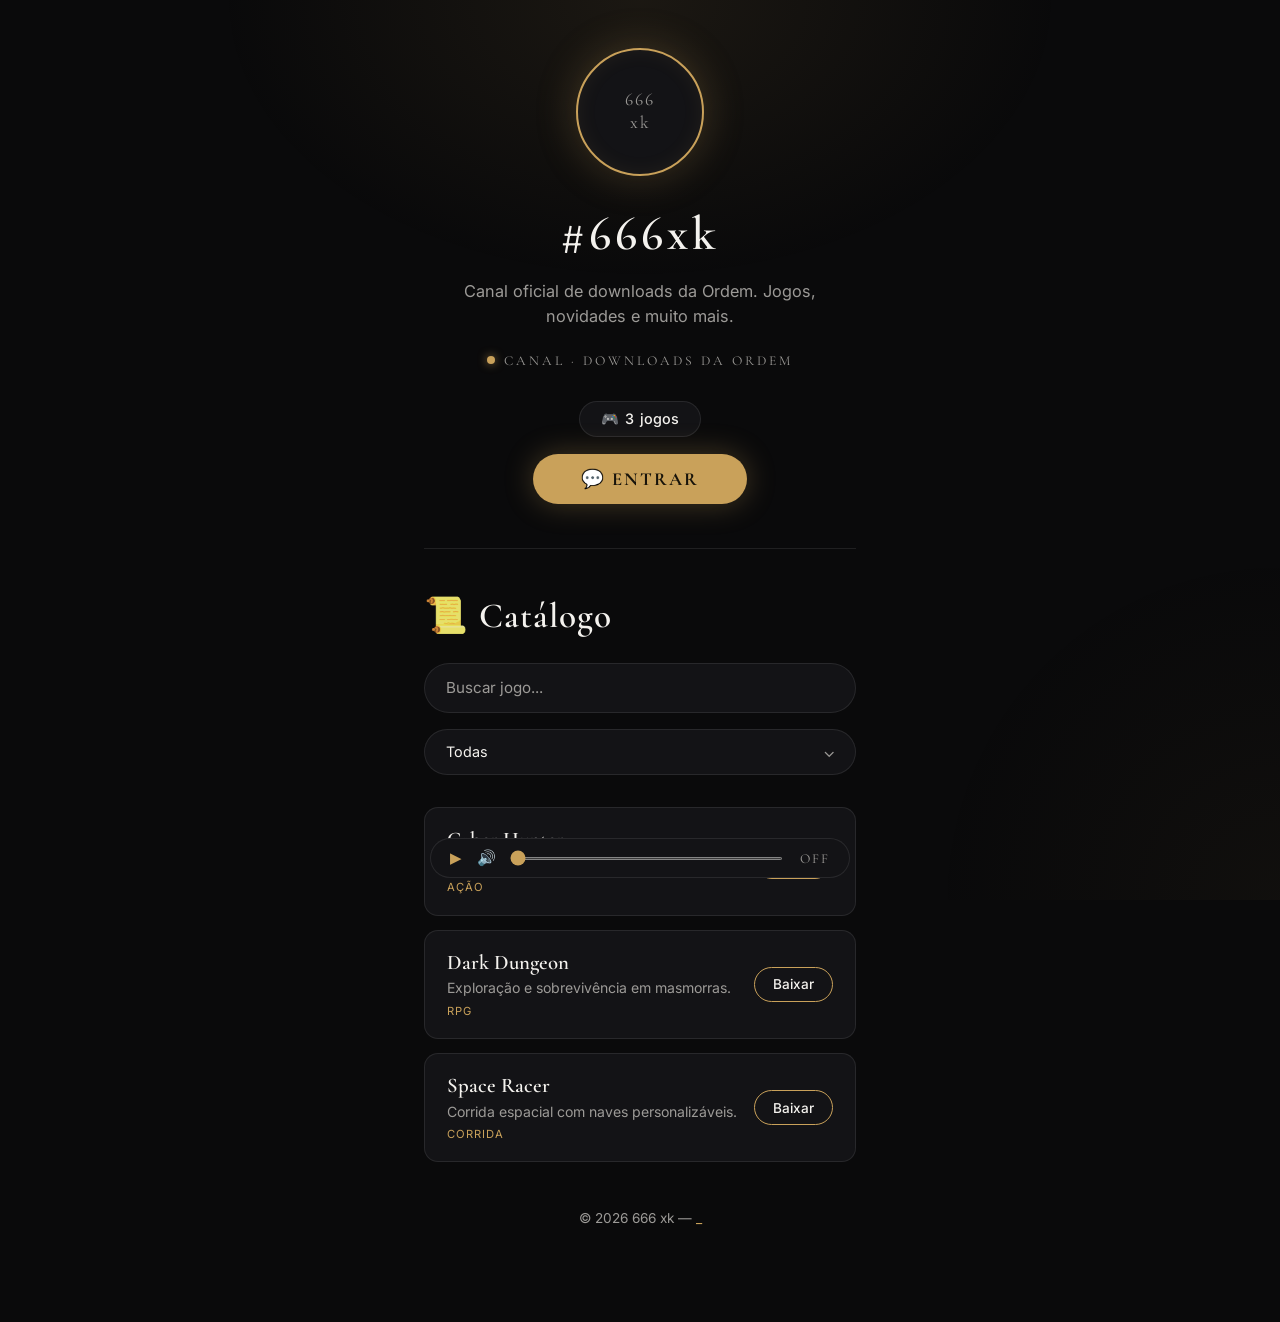
==== commit ccf90b60: "Update index.html" ====
--- a/index.html
+++ b/index.html
@@ -3,110 +3,72 @@
 <head>
   <meta charset="UTF-8" />
   <meta name="viewport" content="width=device-width, initial-scale=1.0" />
-  <title>666 xk</title>
+  <title>666 xk — Catálogo</title>
   <link rel="preconnect" href="https://fonts.googleapis.com">
   <link rel="preconnect" href="https://fonts.gstatic.com" crossorigin>
-  <link href="https://fonts.googleapis.com/css2?family=Share+Tech+Mono&display=swap" rel="stylesheet">
+  <link href="https://fonts.googleapis.com/css2?family=Cormorant+Garamond:ital,wght@0,500;0,600;0,700;1,500&family=Inter:wght@400;500;600&display=swap" rel="stylesheet">
   <link rel="stylesheet" href="style.css">
 </head>
 <body>
 
-  <!-- MATRIX -->
-  <canvas id="matrix-canvas"></canvas>
+  <div class="bg-glow"></div>
 
-  <!-- ADMIN -->
-  <div class="admin-bar">
-    <div class="container">
-      <span class="admin-user">👾 root@666</span>
-      <a href="admin.html">🔐 Painel</a>
-      <a href="#" class="admin-logout">Sair</a>
-    </div>
+  <main class="page">
+
+    <!-- CANAL -->
+    <section class="channel">
+      <div class="avatar">
+        <span>666<br>xk</span>
+      </div>
+
+      <h1 class="channel-title">
+        <span class="hash">#</span><span class="num">666</span><span class="xk">xk</span>
+      </h1>
+
+      <p class="channel-desc">Canal oficial de downloads da Ordem. Jogos, novidades e muito mais.</p>
+
+      <div class="channel-meta">
+        <span class="dot"></span>
+        <span>Canal &middot; Downloads da Ordem</span>
+      </div>
+
+      <div class="channel-actions">
+        <span class="pill" id="games-count-pill">🎮 <span id="games-count">0</span> jogos</span>
+        <a href="https://whatsapp.com/channel/0029Vb8XsOg7dmeZYaHEhg3p" target="_blank" class="btn-entrar">💬 Entrar</a>
+      </div>
+    </section>
+
+    <hr class="divider">
+
+    <!-- CATALOGO -->
+    <section class="catalogo">
+      <h2 class="catalogo-title"><span class="scroll">📜</span> Catálogo</h2>
+
+      <input type="text" id="search-input" class="search-input" placeholder="Buscar jogo...">
+
+      <div class="select-wrap">
+        <select id="category-select" class="category-select">
+          <option value="todas">Todas</option>
+        </select>
+        <span class="select-arrow">⌄</span>
+      </div>
+
+      <div class="games-grid" id="games-grid"></div>
+      <p class="empty-msg" id="empty-msg" style="display:none;">Nenhum jogo encontrado.</p>
+    </section>
+
+    <footer class="site-footer">
+      <p>© 2026 666 xk — <span class="blink">_</span></p>
+    </footer>
+  </main>
+
+  <!-- PLAYER -->
+  <div class="audio-bar">
+    <button class="audio-btn" id="play-btn" aria-label="Tocar música">▶</button>
+    <button class="audio-btn" id="mute-btn" aria-label="Mudo">🔊</button>
+    <input type="range" id="volume-slider" class="volume-slider" min="0" max="100" value="0">
+    <span class="audio-state" id="audio-state">OFF</span>
   </div>
-
-  <!-- HEADER -->
-  <header class="site-header">
-    <div class="container">
-      <a class="logo" href="index.html">666 <span class="dot">xk</span></a>
-      <nav>
-        <ul class="nav-links">
-          <li><a href="#sobre">Sobre</a></li>
-          <li><a href="#servicos">Serviços</a></li>
-          <li><a href="#jogos">Jogos</a></li>
-          <li><a href="#whatsapp">Canal</a></li>
-          <li><a href="admin.html" class="btn-nav">⏎ Login</a></li>
-        </ul>
-      </nav>
-      <button class="nav-toggle">☰</button>
-    </div>
-  </header>
-
-  <!-- HERO -->
-  <section class="hero">
-    <div class="container hero-content">
-      <span class="badge">▶ CATÁLOGO ATIVO</span>
-      <h1 class="hero-title">Jogos exclusivos<br>para sua jornada</h1>
-      <p class="hero-sub">Seleção enxuta de jogos com download direto — sem enrolação, sem espera.</p>
-      <a href="#jogos" class="btn btn-primary">$ Explorar Jogos ↓</a>
-    </div>
-  </section>
-
-  <!-- SOBRE -->
-  <section class="section" id="sobre">
-    <div class="container">
-      <span class="section-tag">// sobre</span>
-      <h2 class="section-title">Quem somos</h2>
-      <p class="prose" id="about-text"></p>
-    </div>
-  </section>
-
-  <!-- SERVIÇOS -->
-  <section class="section" id="servicos">
-    <div class="container">
-      <span class="section-tag">// serviços</span>
-      <h2 class="section-title">O que oferecemos</h2>
-      <p class="prose" id="services-text"></p>
-    </div>
-  </section>
-
-  <!-- CANAL WHATSAPP -->
-  <section class="section" id="whatsapp">
-    <div class="container">
-      <span class="section-tag">// canal</span>
-      <h2 class="section-title">Canal WhatsApp</h2>
-      <div class="canal-card">
-        <div class="canal-perfil">
-          <div class="canal-avatar">📱</div>
-          <div class="canal-info">
-            <h3>@666 xk</h3>
-            <p class="canal-desc">Siga nosso canal no WhatsApp para ficar por dentro de todos os jogos, novidades e promoções exclusivas!</p>
-            <a href="https://whatsapp.com/channel/0029Vb8XsOg7dmeZYaHEhg3p" target="_blank" class="btn btn-whatsapp">📲 Seguir Canal</a>
-          </div>
-        </div>
-      </div>
-    </div>
-  </section>
-
-  <!-- JOGOS -->
-  <section class="section" id="jogos">
-    <div class="container">
-      <span class="section-tag">// catálogo</span>
-      <div class="games-toolbar">
-        <h2 class="section-title" style="margin-bottom:0;">Jogos disponíveis</h2>
-        <span class="games-count" id="games-count"></span>
-      </div>
-      <div class="games-grid" id="games-grid"></div>
-    </div>
-  </section>
-
-  <!-- RODAPÉ -->
-  <footer class="site-footer">
-    <div class="container">
-      <p>© 2026 666 xk — <span class="blink">_</span></p>
-    </div>
-  </footer>
-
-  <!-- MÚSICA -->
-  <button class="music-toggle" id="music-toggle">🔇</button>
 
   <script src="script.js"></script>
 </body>
--- a/style.css
+++ b/style.css
@@ -1,609 +1,645 @@
-/* ===== RESET & BASE ===== */
-* {
-  margin: 0;
-  padding: 0;
-  box-sizing: border-box;
-}
-
-html {
-  scroll-behavior: smooth;
-}
+/* =========================================================
+   666 xk — tokens
+   bg:        #0a0a0b   card/surface: #131316   border: rgba(255,255,255,.08)
+   gold:      #c9a15a   (accent only: ring, dot, icons, primary button)
+   text:      #f4f2ee   (all lettering — white/off-white)
+   text-dim:  #9c9a97   (secondary copy)
+   display font: Cormorant Garamond (headings, buttons, labels)
+   body font:    Inter (inputs, placeholders, fine print)
+   ========================================================= */
+
+* { margin: 0; padding: 0; box-sizing: border-box; }
+
+:root {
+  --bg: #0a0a0b;
+  --surface: #131316;
+  --surface-2: #1a1a1e;
+  --border: rgba(255, 255, 255, 0.09);
+  --gold: #c9a15a;
+  --gold-soft: rgba(201, 161, 90, 0.16);
+  --text: #f4f2ee;
+  --text-dim: #9c9a97;
+}
+
+html { scroll-behavior: smooth; }
 
 body {
-  font-family: 'Share Tech Mono', 'Courier New', monospace;
-  background: #000000;
-  color: #00ff41;
-  line-height: 1.6;
+  background: var(--bg);
+  color: var(--text);
+  font-family: 'Inter', sans-serif;
   min-height: 100vh;
-}
-
-.container {
-  max-width: 1200px;
-  margin: 0 auto;
-  padding: 0 1.5rem;
-}
-
-img {
-  max-width: 100%;
-  display: block;
-}
-
-a {
-  text-decoration: none;
-  color: inherit;
-}
-
-/* ===== MATRIX CANVAS (FUNDO) ===== */
-#matrix-canvas {
+  position: relative;
+  overflow-x: hidden;
+}
+
+a { text-decoration: none; color: inherit; }
+
+/* ambient background glow, no matrix rain */
+.bg-glow {
   position: fixed;
-  top: 0;
-  left: 0;
-  width: 100vw;
-  height: 100vh;
+  inset: 0;
   z-index: 0;
-  opacity: 0.15;
+  background:
+    radial-gradient(ellipse 600px 400px at 50% 0%, rgba(201, 161, 90, 0.09), transparent 70%),
+    radial-gradient(ellipse 500px 500px at 100% 100%, rgba(201, 161, 90, 0.04), transparent 70%);
   pointer-events: none;
 }
 
-/* ===== VARIÁVEIS ===== */
-:root {
-  --bg: #000000;
-  --card: rgba(0, 0, 0, 0.85);
-  --text-primary: #00ff41;
-  --text-secondary: #88ff88;
-  --accent: #00ff41;
-  --accent-hover: #00cc33;
-  --border: rgba(0, 255, 65, 0.25);
-  --shadow: 0 0 30px rgba(0, 255, 65, 0.05);
-  --glow: 0 0 15px rgba(0, 255, 65, 0.15);
-}
-
-/* ===== TODOS OS ELEMENTOS ACIMA DA MATRIX ===== */
-.hero, .section, .site-header, .site-footer, .admin-bar {
+.page {
   position: relative;
   z-index: 1;
-}
-
-/* ===== ADMIN BAR ===== */
-.admin-bar {
-  background: #0a0a0a;
-  border-bottom: 1px solid var(--border);
-  padding: 0.4rem 0;
-  font-size: 0.8rem;
-  color: #88ff88;
-}
-
-.admin-bar .container {
-  display: flex;
-  justify-content: flex-end;
-  align-items: center;
-  gap: 1.5rem;
-}
-
-.admin-user {
-  margin-right: auto;
-  color: #00ff41;
-}
-
-.admin-bar a {
-  color: #88ff88;
-  transition: color 0.2s, text-shadow 0.2s;
-}
-
-.admin-bar a:hover {
-  color: #00ff41;
-  text-shadow: 0 0 10px #00ff41;
-}
-
-.admin-bar .admin-logout {
-  color: #ff4444;
-}
-
-.admin-bar .admin-logout:hover {
-  color: #ff6666;
-  text-shadow: 0 0 10px #ff4444;
-}
-
-/* ===== HEADER ===== */
-.site-header {
-  background: rgba(0, 0, 0, 0.9);
-  backdrop-filter: blur(6px);
-  border-bottom: 1px solid var(--border);
-  padding: 0.75rem 0;
-  position: sticky;
-  top: 0;
-  z-index: 100;
-}
-
-.site-header .container {
-  display: flex;
+  max-width: 480px;
+  margin: 0 auto;
+  padding: 3rem 1.5rem 6rem;
+}
+
+/* ===== CANAL ===== */
+.channel {
+  text-align: center;
+}
+
+.avatar {
+  width: 128px;
+  height: 128px;
+  margin: 0 auto 1.8rem;
+  border-radius: 50%;
+  border: 2px solid var(--gold);
+  box-shadow: 0 0 40px rgba(201, 161, 90, 0.25), inset 0 0 20px rgba(201, 161, 90, 0.08);
+  display: flex;
+  align-items: center;
+  justify-content: center;
+  background: var(--surface);
+}
+
+.avatar span {
+  font-family: 'Cormorant Garamond', serif;
+  font-size: 1.1rem;
+  letter-spacing: 2px;
+  color: var(--text-dim);
+  text-align: center;
+  line-height: 1.3;
+}
+
+.channel-title {
+  font-family: 'Cormorant Garamond', serif;
+  font-weight: 600;
+  font-size: 3rem;
+  letter-spacing: 4px;
+  margin-bottom: 1rem;
+  color: var(--text);
+}
+
+.channel-title .hash { color: var(--text); }
+.channel-title .num { color: var(--text); }
+.channel-title .xk { color: var(--text); }
+
+.channel-desc {
+  color: var(--text-dim);
+  font-size: 1.02rem;
+  max-width: 360px;
+  margin: 0 auto 1.4rem;
+  line-height: 1.55;
+}
+
+.channel-meta {
+  display: flex;
+  align-items: center;
+  justify-content: center;
+  gap: 0.6rem;
+  font-family: 'Cormorant Garamond', serif;
+  letter-spacing: 3px;
+  text-transform: uppercase;
+  font-size: 0.85rem;
+  color: var(--text-dim);
+  margin-bottom: 2rem;
+}
+
+.dot {
+  width: 8px;
+  height: 8px;
+  border-radius: 50%;
+  background: var(--gold);
+  box-shadow: 0 0 10px rgba(201, 161, 90, 0.7);
+  flex-shrink: 0;
+}
+
+.channel-actions {
+  display: flex;
+  flex-direction: column;
+  align-items: center;
+  gap: 1.1rem;
+}
+
+.pill {
+  display: inline-flex;
+  align-items: center;
+  gap: 0.4rem;
+  background: var(--surface);
+  border: 1px solid var(--border);
+  color: var(--text);
+  font-family: 'Inter', sans-serif;
+  font-size: 0.9rem;
+  font-weight: 500;
+  padding: 0.5rem 1.3rem;
+  border-radius: 999px;
+}
+
+.btn-entrar {
+  display: inline-flex;
+  align-items: center;
+  gap: 0.5rem;
+  background: var(--gold);
+  color: #17130a;
+  font-family: 'Cormorant Garamond', serif;
+  font-weight: 700;
+  font-size: 1.15rem;
+  letter-spacing: 2px;
+  text-transform: uppercase;
+  padding: 0.85rem 3rem;
+  border-radius: 999px;
+  box-shadow: 0 0 30px rgba(201, 161, 90, 0.3);
+  transition: transform 0.2s, box-shadow 0.2s;
+}
+
+.btn-entrar:hover {
+  transform: translateY(-2px);
+  box-shadow: 0 0 45px rgba(201, 161, 90, 0.45);
+}
+
+/* ===== DIVIDER ===== */
+.divider {
+  border: none;
+  border-top: 1px solid var(--border);
+  margin: 2.8rem 0;
+}
+
+/* ===== CATALOGO ===== */
+.catalogo-title {
+  font-family: 'Cormorant Garamond', serif;
+  font-weight: 600;
+  font-size: 2.2rem;
+  letter-spacing: 1px;
+  color: var(--text);
+  display: flex;
+  align-items: center;
+  gap: 0.6rem;
+  margin-bottom: 1.6rem;
+}
+
+.catalogo-title .scroll {
+  filter: sepia(1) saturate(3) hue-rotate(-10deg) brightness(0.9);
+}
+
+.search-input {
+  width: 100%;
+  background: var(--surface);
+  border: 1px solid var(--border);
+  color: var(--text);
+  font-family: 'Inter', sans-serif;
+  font-size: 0.95rem;
+  padding: 0.9rem 1.3rem;
+  border-radius: 999px;
+  margin-bottom: 1rem;
+  transition: border-color 0.2s;
+}
+
+.search-input::placeholder { color: var(--text-dim); }
+.search-input:focus { outline: none; border-color: var(--gold); }
+
+.select-wrap {
+  position: relative;
+  margin-bottom: 2rem;
+}
+
+.category-select {
+  width: 100%;
+  appearance: none;
+  background: var(--surface);
+  border: 1px solid var(--border);
+  color: var(--text);
+  font-family: 'Inter', sans-serif;
+  font-size: 0.9rem;
+  padding: 0.85rem 1.3rem;
+  border-radius: 999px;
+  cursor: pointer;
+}
+
+.category-select:focus { outline: none; border-color: var(--gold); }
+
+.select-arrow {
+  position: absolute;
+  right: 1.3rem;
+  top: 50%;
+  transform: translateY(-55%);
+  color: var(--text-dim);
+  pointer-events: none;
+}
+
+/* ===== GAME CARDS ===== */
+.games-grid {
+  display: flex;
+  flex-direction: column;
+  gap: 0.9rem;
+}
+
+.game-card {
+  background: var(--surface);
+  border: 1px solid var(--border);
+  border-radius: 14px;
+  padding: 1.2rem 1.4rem;
+  display: flex;
+  align-items: center;
   justify-content: space-between;
-  align-items: center;
-}
-
-.logo {
-  font-size: 1.8rem;
-  font-weight: 700;
-  letter-spacing: 2px;
-  color: #00ff41;
-  text-shadow: 0 0 20px rgba(0, 255, 65, 0.2);
-}
-
-.logo .dot {
-  color: #ffffff;
-}
-
-.nav-links {
-  display: flex;
-  list-style: none;
-  gap: 2rem;
-  align-items: center;
-}
-
-.nav-links a {
+  gap: 1rem;
+  transition: border-color 0.2s, transform 0.2s;
+}
+
+.game-card:hover {
+  border-color: var(--gold-soft);
+  transform: translateY(-2px);
+}
+
+.game-card .game-info h3 {
+  font-family: 'Cormorant Garamond', serif;
+  font-weight: 600;
+  font-size: 1.3rem;
+  color: var(--text);
+  margin-bottom: 0.2rem;
+}
+
+.game-card .game-info p {
+  color: var(--text-dim);
+  font-size: 0.88rem;
+  line-height: 1.4;
+}
+
+.game-card .game-cat {
+  display: inline-block;
+  font-size: 0.7rem;
+  letter-spacing: 1px;
+  text-transform: uppercase;
+  color: var(--gold);
+  margin-top: 0.35rem;
+}
+
+.btn-download {
+  flex-shrink: 0;
+  border: 1px solid var(--gold);
+  color: var(--text);
+  font-family: 'Inter', sans-serif;
+  font-size: 0.85rem;
   font-weight: 500;
-  color: #88ff88;
-  transition: all 0.3s;
-  position: relative;
-  letter-spacing: 0.5px;
-}
-
-.nav-links a::after {
-  content: '';
-  position: absolute;
-  bottom: -4px;
-  left: 0;
-  width: 0;
-  height: 1px;
-  background: #00ff41;
-  box-shadow: 0 0 10px #00ff41;
-  transition: width 0.3s;
-}
-
-.nav-links a:hover {
-  color: #00ff41;
-  text-shadow: 0 0 15px rgba(0, 255, 65, 0.3);
-}
-
-.nav-links a:hover::after {
-  width: 100%;
-}
-
-.btn-nav {
-  background: transparent;
-  border: 1px solid #00ff41;
-  color: #00ff41 !important;
-  padding: 0.4rem 1.2rem;
-  border-radius: 4px;
-  transition: all 0.3s;
-}
-
-.btn-nav:hover {
-  background: #00ff41;
-  color: #000000 !important;
-  box-shadow: 0 0 30px rgba(0, 255, 65, 0.2);
-}
-
-.btn-nav::after {
-  display: none !important;
-}
-
-.nav-toggle {
-  display: none;
-  background: none;
-  border: 1px solid var(--border);
-  color: #00ff41;
-  font-size: 1.8rem;
-  cursor: pointer;
-  padding: 0.2rem 0.8rem;
-  border-radius: 4px;
-}
-
-/* ===== HERO ===== */
-.hero {
-  min-height: 85vh;
-  display: flex;
-  align-items: center;
-  background: transparent;
-}
-
-.hero-content {
-  max-width: 700px;
-}
-
-.badge {
-  display: inline-block;
-  background: rgba(0, 255, 65, 0.08);
-  border: 1px solid rgba(0, 255, 65, 0.15);
-  color: #88ff88;
-  font-weight: 600;
-  font-size: 0.75rem;
-  padding: 0.3rem 1rem;
-  border-radius: 4px;
-  margin-bottom: 1.5rem;
-  letter-spacing: 1px;
-}
-
-.hero-title {
-  font-size: 3.8rem;
-  font-weight: 700;
-  line-height: 1.1;
-  letter-spacing: -1px;
-  color: #00ff41;
-  text-shadow: 0 0 40px rgba(0, 255, 65, 0.08);
-  margin-bottom: 1.2rem;
-}
-
-.hero-sub {
-  font-size: 1.2rem;
-  color: #88ff88;
-  max-width: 520px;
-  margin-bottom: 2.5rem;
-}
-
-.btn {
-  display: inline-block;
-  padding: 0.9rem 2.4rem;
-  border-radius: 4px;
-  font-weight: 600;
-  font-size: 1rem;
-  transition: all 0.3s;
-  border: none;
-  cursor: pointer;
-  font-family: 'Share Tech Mono', monospace;
-}
-
-.btn-primary {
-  background: transparent;
-  border: 2px solid #00ff41;
-  color: #00ff41;
-  text-shadow: 0 0 10px rgba(0, 255, 65, 0.1);
-}
-
-.btn-primary:hover {
-  background: #00ff41;
-  color: #000000;
-  box-shadow: 0 0 40px rgba(0, 255, 65, 0.15);
-  transform: translateY(-2px);
-}
-
-/* ===== SEÇÕES ===== */
-.section {
-  padding: 5rem 0;
-  border-bottom: 1px solid var(--border);
-}
-
-.section:last-of-type {
-  border-bottom: none;
-}
-
-.section-tag {
-  display: inline-block;
-  font-weight: 600;
-  font-size: 0.8rem;
-  color: #88ff88;
-  letter-spacing: 1px;
-  margin-bottom: 0.5rem;
-  border-left: 2px solid #00ff41;
-  padding-left: 0.8rem;
-}
-
-.section-title {
-  font-size: 2.8rem;
-  font-weight: 700;
-  letter-spacing: -0.5px;
-  margin-bottom: 2rem;
-  color: #00ff41;
-  text-shadow: 0 0 30px rgba(0, 255, 65, 0.05);
-}
-
-.prose {
-  font-size: 1.1rem;
-  color: #88ff88;
-  max-width: 600px;
-}
-
-/* ===== ABOUT & SERVICES ===== */
-.about-grid,
-.services-grid {
-  display: grid;
-  grid-template-columns: 1fr 1fr;
-  gap: 3rem;
-  align-items: center;
-}
-
-.media {
-  background: var(--card);
-  backdrop-filter: blur(4px);
-  border-radius: 8px;
-  padding: 1rem;
-  border: 1px solid var(--border);
-  box-shadow: var(--shadow);
-  min-height: 200px;
-  display: flex;
-  align-items: center;
-  justify-content: center;
-}
-
-.media img {
-  border-radius: 8px;
-  width: 100%;
-  height: auto;
-}
-
-/* ===== WHATSAPP ===== */
-.canal-card {
-  background: var(--card);
-  backdrop-filter: blur(4px);
-  border-radius: 8px;
-  padding: 2rem;
-  border: 1px solid var(--border);
-  box-shadow: var(--shadow);
-  max-width: 700px;
-  margin: 0 auto;
-}
-
-.canal-perfil {
-  display: flex;
-  align-items: center;
-  gap: 2rem;
-  flex-wrap: wrap;
-}
-
-.canal-avatar {
-  width: 120px;
-  height: 120px;
-  border-radius: 50%;
-  border: 2px solid #25d366;
-  box-shadow: 0 0 30px rgba(37, 211, 102, 0.15);
-  object-fit: cover;
-}
-
-.canal-info {
-  flex: 1;
-}
-
-.canal-info h3 {
-  color: #00ff41;
-  font-size: 1.8rem;
-  margin-bottom: 0.5rem;
-}
-
-.canal-desc {
-  color: #88ff88;
-  margin-bottom: 1.2rem;
-  line-height: 1.6;
-}
-
-.btn-whatsapp {
-  display: inline-block;
-  background: #25d366;
-  border: 2px solid #25d366;
-  color: #000000 !important;
-  padding: 0.9rem 2.4rem;
-  border-radius: 4px;
-  font-weight: 700;
-  font-size: 1rem;
-  transition: all 0.3s;
-  cursor: pointer;
-  font-family: 'Share Tech Mono', monospace;
-  text-shadow: none;
-}
-
-.btn-whatsapp:hover {
-  background: transparent;
-  color: #25d366 !important;
-  box-shadow: 0 0 40px rgba(37, 211, 102, 0.2);
-  transform: translateY(-2px);
-}
-
-/* ===== JOGOS ===== */
-.games-toolbar {
-  display: flex;
-  justify-content: space-between;
-  align-items: center;
-  flex-wrap: wrap;
-  margin-bottom: 2rem;
-}
-
-.games-count {
-  background: var(--card);
-  padding: 0.3rem 1rem;
-  border-radius: 4px;
-  font-weight: 600;
-  font-size: 0.9rem;
-  color: #88ff88;
-  border: 1px solid var(--border);
-}
-
-.games-grid {
-  display: grid;
-  grid-template-columns: repeat(auto-fill, minmax(260px, 1fr));
-  gap: 2rem;
-}
-
-.game-card {
-  background: var(--card);
-  backdrop-filter: blur(4px);
-  border-radius: 8px;
-  padding: 1.8rem;
-  border: 1px solid var(--border);
-  box-shadow: var(--shadow);
-  transition: all 0.3s ease;
-}
-
-.game-card:hover {
-  transform: translateY(-6px);
-  border-color: #00ff41;
-  box-shadow: var(--glow), 0 0 40px rgba(0, 255, 65, 0.02);
-}
-
-.game-card h3 {
-  font-size: 1.3rem;
-  font-weight: 700;
-  color: #00ff41;
-  margin-bottom: 0.5rem;
-}
-
-.game-card p {
-  color: #88ff88;
+  padding: 0.55rem 1.1rem;
+  border-radius: 999px;
+  transition: background 0.2s, color 0.2s;
+}
+
+.btn-download:hover {
+  background: var(--gold);
+  color: #17130a;
+}
+
+.empty-msg {
+  text-align: center;
+  color: var(--text-dim);
   font-size: 0.95rem;
-  margin-bottom: 1.2rem;
-}
-
-.game-card .btn-download {
-  display: inline-block;
-  background: transparent;
-  border: 1px solid #00ff41;
-  color: #00ff41;
-  padding: 0.4rem 1.2rem;
-  border-radius: 4px;
-  font-weight: 600;
-  font-size: 0.9rem;
-  transition: all 0.3s;
-  font-family: 'Share Tech Mono', monospace;
-}
-
-.game-card .btn-download:hover {
-  background: #00ff41;
-  color: #000000;
-  box-shadow: 0 0 30px rgba(0, 255, 65, 0.15);
+  padding: 2rem 0;
 }
 
 /* ===== FOOTER ===== */
 .site-footer {
-  background: rgba(0, 0, 0, 0.9);
-  border-top: 1px solid var(--border);
-  padding: 2rem 0;
   text-align: center;
-  color: #88ff88;
-  font-size: 0.9rem;
-}
-
-.blink {
-  animation: blink 1s step-end infinite;
-}
+  color: var(--text-dim);
+  font-size: 0.85rem;
+  margin-top: 3rem;
+}
+
+.blink { animation: blink 1s step-end infinite; color: var(--gold); }
 
 @keyframes blink {
   0%, 100% { opacity: 1; }
   50% { opacity: 0; }
-}
-
-/* ===== MUSIC TOGGLE ===== */
-.music-toggle {
+  }
+
+/* ===== AUDIO BAR ===== */
+.audio-bar {
   position: fixed;
-  bottom: 2rem;
-  right: 2rem;
-  background: rgba(0, 0, 0, 0.9);
-  border: 1px solid var(--border);
-  border-radius: 4px;
-  width: 52px;
-  height: 52px;
+  left: 0;
+  right: 0;
+  bottom: 0;
+  z-index: 10;
+  display: flex;
+  align-items: center;
+  gap: 0.9rem;
+  max-width: 420px;
+  margin: 0 auto 1.4rem;
+  background: var(--surface);
+  border: 1px solid var(--border);
+  border-radius: 999px;
+  padding: 0.6rem 1.2rem;
+  backdrop-filter: blur(8px);
+}
+
+.audio-btn {
+  background: none;
+  border: none;
+  color: var(--gold);
+  font-size: 0.95rem;
+  cursor: pointer;
+  flex-shrink: 0;
+}
+
+.volume-slider {
+  flex: 1;
+  accent-color: var(--gold);
+  height: 3px;
+}
+
+.audio-state {
+  font-family: 'Cormorant Garamond', serif;
+  letter-spacing: 2px;
+  font-size: 0.85rem;
+  color: var(--text-dim);
+  flex-shrink: 0;
+  width: 32px;
+  text-align: right;
+}
+
+/* ===== DOWNLOAD PAGE ===== */
+.download-card {
+  background: var(--surface);
+  border: 1px solid var(--border);
+  border-radius: 18px;
+  padding: 2rem 1.6rem;
+  text-align: center;
+  margin-top: 1rem;
+}
+
+.download-cover {
+  width: 100%;
+  max-height: 220px;
+  object-fit: cover;
+  border-radius: 12px;
+  margin-bottom: 1.2rem;
+}
+
+.download-card h1 {
+  font-family: 'Cormorant Garamond', serif;
+  font-weight: 600;
+  font-size: 2.1rem;
+  color: var(--text);
+  margin: 0.5rem 0 0.8rem;
+}
+
+.download-desc {
+  color: var(--text-dim);
+  font-size: 0.98rem;
+  line-height: 1.55;
+  margin-bottom: 1rem;
+}
+
+.download-size {
+  color: var(--text-dim);
+  font-size: 0.9rem;
+  margin-bottom: 1.4rem;
+}
+
+.back-link {
+  display: inline-block;
+  margin-top: 1.4rem;
+  color: var(--text-dim);
+  font-size: 0.9rem;
+  border-bottom: 1px solid transparent;
+  transition: border-color 0.2s, color 0.2s;
+}
+
+.back-link:hover {
+  color: var(--text);
+  border-color: var(--text-dim);
+}
+
+/* ===== ADMIN — LOGIN ===== */
+.login-wrap {
+  position: relative;
+  z-index: 1;
+  min-height: 100vh;
+  display: flex;
+  align-items: center;
+  justify-content: center;
+  padding: 1.5rem;
+}
+
+.login-card {
+  width: 100%;
+  max-width: 360px;
+  background: var(--surface);
+  border: 1px solid var(--border);
+  border-radius: 18px;
+  padding: 2.2rem 1.8rem;
+  text-align: center;
+}
+
+.login-card h1 {
+  font-family: 'Cormorant Garamond', serif;
+  font-weight: 600;
+  font-size: 2rem;
+  color: var(--text);
+  margin-bottom: 0.5rem;
+}
+
+.hint {
+  color: var(--text-dim);
+  font-size: 0.9rem;
+  margin-bottom: 1.6rem;
+}
+
+.field {
+  text-align: left;
+  margin-bottom: 1.1rem;
+}
+
+.field label {
+  display: block;
+  font-size: 0.82rem;
+  color: var(--text-dim);
+  margin-bottom: 0.4rem;
+  letter-spacing: 0.3px;
+}
+
+.field input,
+.field textarea {
+  width: 100%;
+  background: var(--surface-2);
+  border: 1px solid var(--border);
+  color: var(--text);
+  font-family: 'Inter', sans-serif;
+  font-size: 0.95rem;
+  padding: 0.7rem 1rem;
+  border-radius: 10px;
+}
+
+.field textarea {
+  min-height: 90px;
+  resize: vertical;
+}
+
+.field input:focus,
+.field textarea:focus {
+  outline: none;
+  border-color: var(--gold);
+}
+
+.btn-block { width: 100%; text-align: center; justify-content: center; }
+
+.error-msg {
+  color: #e0685f;
+  font-size: 0.85rem;
+  margin-top: 0.8rem;
+  min-height: 1.1em;
+}
+
+.success-msg {
+  color: #7fbf8f;
+  font-size: 0.85rem;
+  margin-top: 0.8rem;
+  min-height: 1.1em;
+}
+
+.back-link-wrap { margin-top: 1.5rem; }
+
+/* ===== ADMIN — SHELL ===== */
+.admin-shell { position: relative; z-index: 1; min-height: 100vh; }
+
+.admin-header {
+  border-bottom: 1px solid var(--border);
+  background: rgba(10, 10, 11, 0.85);
+  position: sticky;
+  top: 0;
+  z-index: 5;
+}
+
+.admin-header-inner {
+  max-width: 960px;
+  margin: 0 auto;
+  padding: 1rem 1.5rem;
+  display: flex;
+  align-items: center;
+  justify-content: space-between;
+}
+
+.admin-logo {
+  font-family: 'Cormorant Garamond', serif;
+  font-weight: 700;
   font-size: 1.4rem;
+  letter-spacing: 2px;
+  color: var(--text);
+}
+
+.admin-logo .xk { color: var(--gold); }
+
+.btn-outline-sm {
+  background: none;
+  border: 1px solid var(--border);
+  color: var(--text);
+  font-family: 'Inter', sans-serif;
+  font-size: 0.82rem;
+  padding: 0.45rem 1rem;
+  border-radius: 999px;
   cursor: pointer;
-  box-shadow: var(--shadow);
-  transition: all 0.3s;
-  z-index: 99;
-  display: flex;
-  align-items: center;
-  justify-content: center;
-  color: #00ff41;
-}
-
-.music-toggle:hover {
-  transform: scale(1.05);
-  border-color: #00ff41;
-  box-shadow: var(--glow);
-}
-
-/* ===== RESPONSIVO ===== */
-@media (max-width: 768px) {
-  .nav-links {
-    display: none;
-    flex-direction: column;
-    gap: 1rem;
-    background: #0a0a0a;
-    padding: 2rem;
-    border-radius: 8px;
-    box-shadow: var(--shadow);
-    position: absolute;
-    top: 70px;
-    right: 1rem;
-    min-width: 200px;
-    border: 1px solid var(--border);
-  }
-
-  .nav-links.open {
-    display: flex;
-  }
-
-  .nav-toggle {
-    display: block;
-  }
-
-  .hero-title {
-    font-size: 2.6rem;
-  }
-
-  .about-grid,
-  .services-grid {
-    grid-template-columns: 1fr;
-    gap: 2rem;
-  }
-
-  .section-title {
-    font-size: 2.2rem;
-  }
-
-  .games-grid {
-    grid-template-columns: 1fr 1fr;
-  }
-
-  .admin-bar .container {
-    justify-content: center;
-    flex-wrap: wrap;
-    gap: 0.8rem;
-  }
-
-  .admin-user {
-    margin-right: 0;
-    width: 100%;
-    text-align: center;
-  }
-
-  .canal-perfil {
-    flex-direction: column;
-    text-align: center;
-  }
-
-  .canal-avatar {
-    width: 100px;
-    height: 100px;
-  }
-}
-
-@media (max-width: 480px) {
-  .games-grid {
-    grid-template-columns: 1fr;
-  }
-
-  .hero-title {
-    font-size: 2rem;
-  }
-
-  .hero-sub {
-    font-size: 1rem;
-  }
-
-  .btn {
-    padding: 0.7rem 1.8rem;
-  }
-
-  .music-toggle {
-    bottom: 1.5rem;
-    right: 1.5rem;
-    width: 44px;
-    height: 44px;
-    font-size: 1.2rem;
-  }
-  }
+  transition: border-color 0.2s;
+}
+
+.btn-outline-sm:hover { border-color: var(--gold); }
+.btn-outline-sm.danger { color: #e0685f; border-color: rgba(224, 104, 95, 0.4); }
+.btn-outline-sm.danger:hover { border-color: #e0685f; }
+
+.admin-layout {
+  max-width: 960px;
+  margin: 0 auto;
+  padding: 2rem 1.5rem 5rem;
+  display: grid;
+  grid-template-columns: 200px 1fr;
+  gap: 2rem;
+}
+
+.admin-nav {
+  display: flex;
+  flex-direction: column;
+  gap: 0.5rem;
+}
+
+.admin-nav button {
+  text-align: left;
+  background: none;
+  border: 1px solid transparent;
+  color: var(--text-dim);
+  font-family: 'Inter', sans-serif;
+  font-size: 0.92rem;
+  padding: 0.7rem 1rem;
+  border-radius: 10px;
+  cursor: pointer;
+  transition: 0.2s;
+}
+
+.admin-nav button:hover { color: var(--text); }
+
+.admin-nav button.active {
+  background: var(--surface);
+  border-color: var(--border);
+  color: var(--gold);
+}
+
+.panel { display: none; }
+.panel.active { display: block; }
+
+.panel h2 {
+  font-family: 'Cormorant Garamond', serif;
+  font-weight: 600;
+  font-size: 1.8rem;
+  color: var(--text);
+  margin-bottom: 0.4rem;
+}
+
+.count-tag { color: var(--text-dim); font-size: 1rem; font-family: 'Inter', sans-serif; }
+
+.desc { color: var(--text-dim); font-size: 0.92rem; margin-bottom: 1.3rem; }
+
+.card {
+  background: var(--surface);
+  border: 1px solid var(--border);
+  border-radius: 16px;
+  padding: 1.6rem;
+}
+
+.admin-game-row {
+  display: flex;
+  align-items: center;
+  justify-content: space-between;
+  gap: 1rem;
+  padding: 0.9rem 0;
+  border-bottom: 1px solid var(--border);
+  flex-wrap: wrap;
+}
+
+.admin-game-row:last-child { border-bottom: none; }
+
+.admin-game-row strong {
+  color: var(--text);
+  font-family: 'Cormorant Garamond', serif;
+  font-size: 1.15rem;
+  margin-right: 0.6rem;
+}
+
+.admin-game-actions { display: flex; gap: 0.6rem; flex-shrink: 0; }
+
+@media (max-width: 720px) {
+  .admin-layout { grid-template-columns: 1fr; }
+  .admin-nav { flex-direction: row; flex-wrap: wrap; }
+}
+
+/* ===== RESPONSIVE ===== */
+@media (max-width: 420px) {
+  .channel-title { font-size: 2.4rem; letter-spacing: 3px; }
+  .avatar { width: 108px; height: 108px; }
+  .btn-entrar { padding: 0.8rem 2.2rem; }
+}
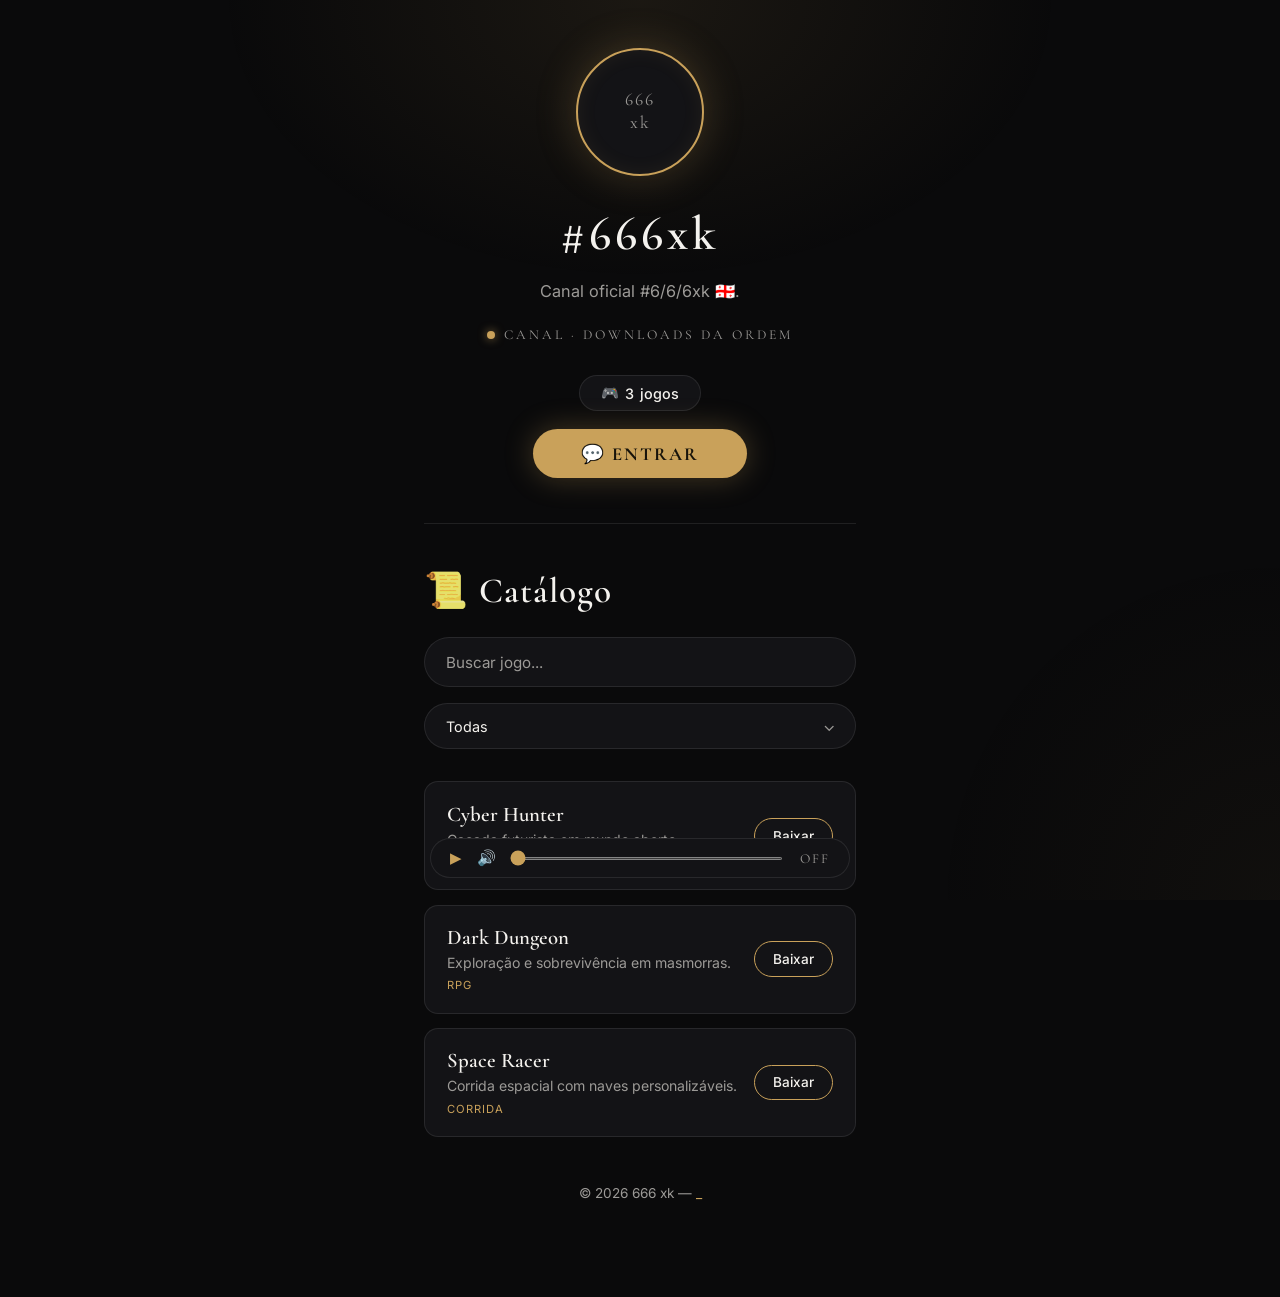
==== commit 406f2f31: "Update index.html" ====
--- a/index.html
+++ b/index.html
@@ -25,7 +25,7 @@
         <span class="hash">#</span><span class="num">666</span><span class="xk">xk</span>
       </h1>
 
-      <p class="channel-desc">Canal oficial de downloads da Ordem. Jogos, novidades e muito mais.</p>
+      <p class="channel-desc">Canal oficial #6/6/6xk 🇬🇪.</p>
 
       <div class="channel-meta">
         <span class="dot"></span>
